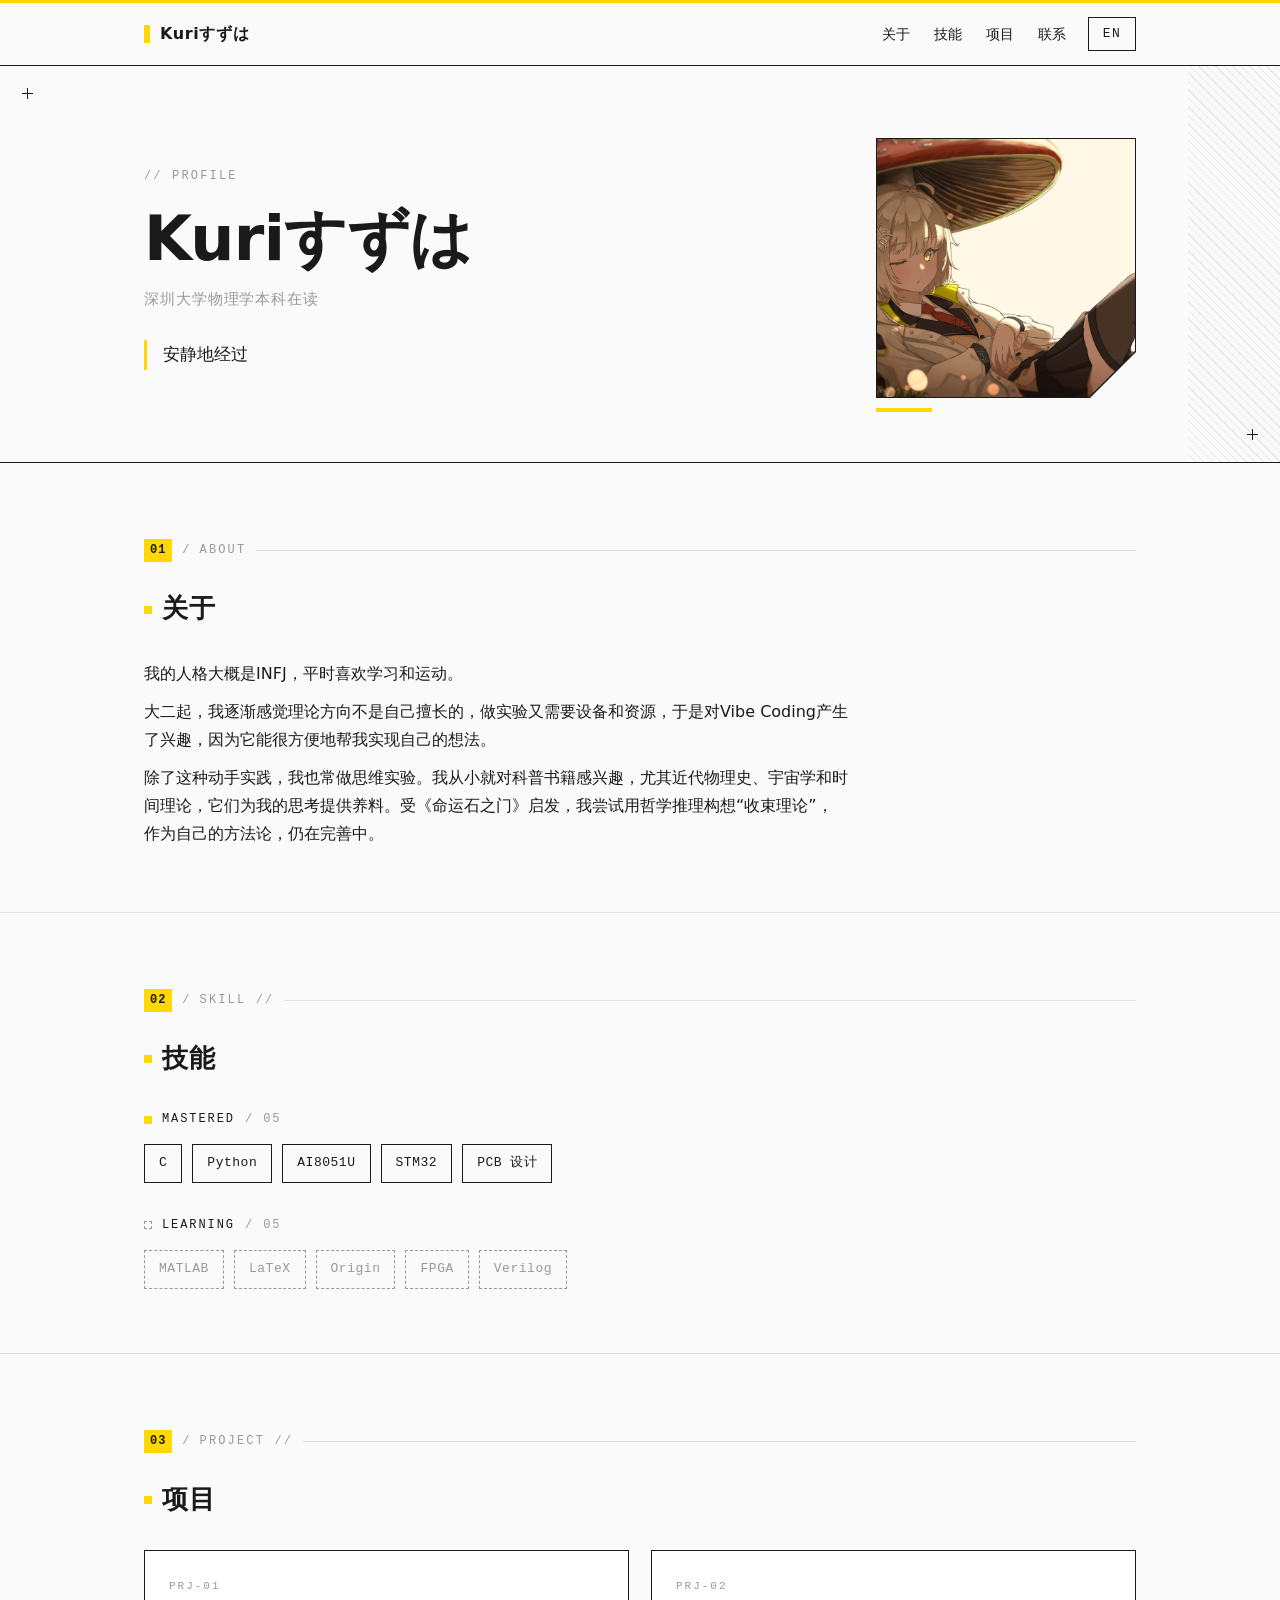
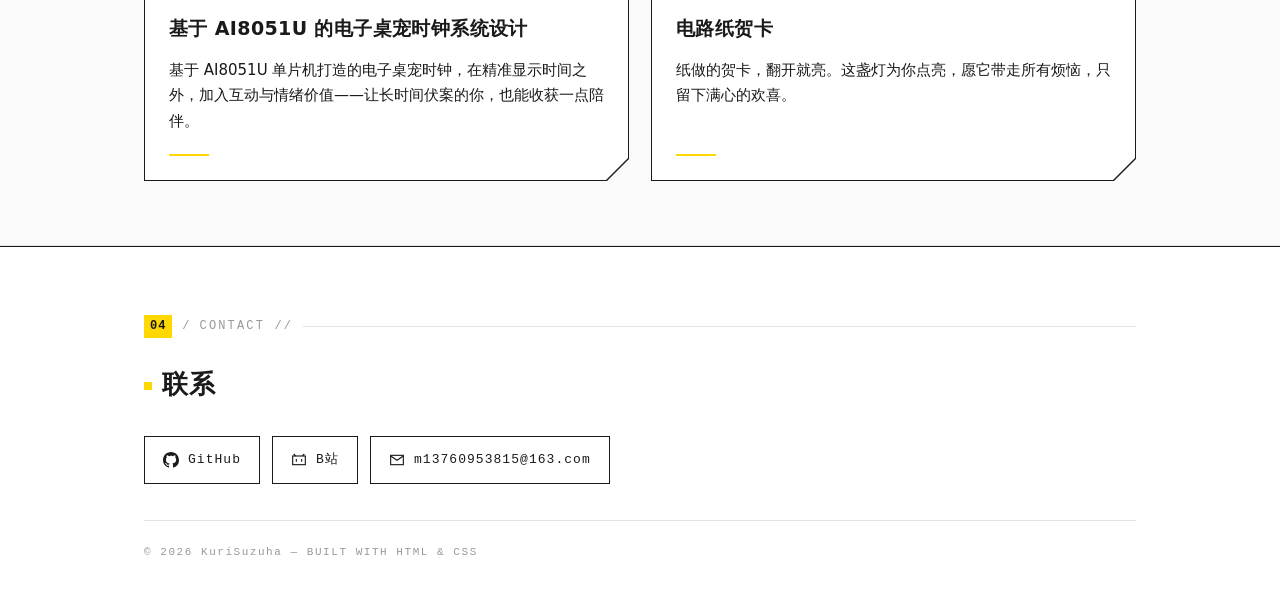
==== index.html @ 0af4d7a9 "Rewrite bio, rename to Kuriすずは, update hero and meta text" ====
<!DOCTYPE html>
<html lang="zh-CN">
<head>
<meta charset="UTF-8">
<meta name="viewport" content="width=device-width, initial-scale=1.0">
<meta property="og:type" content="website">
<meta property="og:title" content="Kuriすずは">
<meta property="og:description" content="喜欢玩电路、写代码的物理本科生，做电子桌宠和会发光的贺卡。">
<meta property="og:url" content="https://kurisuzuha.github.io/">
<meta property="og:image" content="https://kurisuzuha.github.io/assets/avatar.jpg">
<meta property="og:site_name" content="KuriSuzuha">
<meta property="og:locale" content="zh_CN">
<meta name="twitter:card" content="summary">
<meta name="description" content="深圳大学物理学本科在读 KuriSuzuha 的个人主页。喜欢玩电路、写代码，做过基于 AI8051U 的电子桌宠时钟和会发光的纸质贺卡。">
<link rel="icon" type="image/svg+xml" href="data:image/svg+xml,%3Csvg%20xmlns='http://www.w3.org/2000/svg'%20viewBox='0%200%20100%20100'%3E%3Crect%20width='100'%20height='100'%20fill='%23FFD802'/%3E%3Ctext%20x='50'%20y='68'%20font-family='monospace'%20font-size='56'%20font-weight='bold'%20text-anchor='middle'%20fill='%231A1A1A'%3EK%3C/text%3E%3C/svg%3E">
<title>Kuriすずは</title>
<link rel="alternate" hreflang="zh-CN" href="https://kurisuzuha.github.io/">
<link rel="alternate" hreflang="en" href="https://kurisuzuha.github.io/en.html">
<link rel="alternate" hreflang="x-default" href="https://kurisuzuha.github.io/">
<link rel="stylesheet" href="style.css">
</head>
<body>

<!-- ======================================================= navigation === -->
<header class="nav">
  <div class="nav-inner">
    <a class="nav-brand" href="index.html">
      <span class="brand-bar" aria-hidden="true"></span>
      <span>Kuriすずは</span>
    </a>
    <nav class="nav-links">
      <a class="nav-link" href="#about">关于</a>
      <a class="nav-link" href="#skill">技能</a>
      <a class="nav-link" href="#project">项目</a>
      <a class="nav-link" href="#contact">联系</a>
      <a class="lang-btn" href="en.html" hreflang="en">EN</a>
    </nav>
  </div>
</header>

<main>

  <!-- ========================================================== hero === -->
  <section class="hero">
    <span class="cross cross-1" aria-hidden="true"></span>
    <span class="cross cross-2" aria-hidden="true"></span>

    <div class="hero-inner">
      <div class="hero-text">
        <p class="hero-label">// PROFILE</p>
        <h1 class="hero-name">Kuriすずは</h1>
        <p class="hero-role">深圳大学物理学本科在读</p>
        <p class="hero-tagline">安静地经过</p>
      </div>

      <div class="hero-avatar">
        <div class="avatar-frame">
          <img src="assets/avatar.jpg" alt="KuriSuzuha 的头像">
        </div>
        <span class="avatar-bar" aria-hidden="true"></span>
      </div>
    </div>
  </section>

  <!-- ========================================================= about === -->
  <div class="section" id="about">
    <section class="sec-inner">
      <p class="sec-head">
        <span class="sec-num">01</span>
        <span class="sec-slash">/</span>
        <span class="sec-name">ABOUT</span>
        <span class="sec-line" aria-hidden="true"></span>
      </p>
      <h2 class="sec-title">关于</h2>

      <div class="about-body">
        <p>我的人格大概是INFJ，平时喜欢学习和运动。</p>
        <p>大二起，我逐渐感觉理论方向不是自己擅长的，做实验又需要设备和资源，于是对Vibe Coding产生了兴趣，因为它能很方便地帮我实现自己的想法。</p>
        <p>除了这种动手实践，我也常做思维实验。我从小就对科普书籍感兴趣，尤其近代物理史、宇宙学和时间理论，它们为我的思考提供养料。受《命运石之门》启发，我尝试用哲学推理构想“收束理论”，作为自己的方法论，仍在完善中。</p>
      </div>
    </section>
  </div>

  <!-- ======================================================== skills === -->
  <div class="section" id="skill">
    <section class="sec-inner">
      <p class="sec-head">
        <span class="sec-num">02</span>
        <span class="sec-slash">/</span>
        <span class="sec-name">SKILL //</span>
        <span class="sec-line" aria-hidden="true"></span>
      </p>
      <h2 class="sec-title">技能</h2>

      <div class="skill-group">
        <p class="skill-label">
          <span>MASTERED</span>
          <span class="skill-count">/ 05</span>
        </p>
        <ul class="tags tags-mastered">
          <li>C</li>
          <li>Python</li>
          <li>AI8051U</li>
          <li>STM32</li>
          <li>PCB 设计</li>
        </ul>
      </div>

      <div class="skill-group">
        <p class="skill-label is-learning">
          <span>LEARNING</span>
          <span class="skill-count">/ 05</span>
        </p>
        <ul class="tags tags-learning">
          <li>MATLAB</li>
          <li>LaTeX</li>
          <li>Origin</li>
          <li>FPGA</li>
          <li>Verilog</li>
        </ul>
      </div>
    </section>
  </div>

  <!-- ====================================================== projects === -->
  <div class="section" id="project">
    <section class="sec-inner">
      <p class="sec-head">
        <span class="sec-num">03</span>
        <span class="sec-slash">/</span>
        <span class="sec-name">PROJECT //</span>
        <span class="sec-line" aria-hidden="true"></span>
      </p>
      <h2 class="sec-title">项目</h2>

      <div class="cards">

        <article class="card-frame">
          <div class="card">
            <p class="card-idx">PRJ-01</p>
            <h3 class="card-title">基于 AI8051U 的电子桌宠时钟系统设计</h3>
            <p class="card-desc">基于 AI8051U 单片机打造的电子桌宠时钟，在精准显示时间之外，加入互动与情绪价值——让长时间伏案的你，也能收获一点陪伴。</p>
          </div>
        </article>

        <article class="card-frame">
          <div class="card">
            <p class="card-idx">PRJ-02</p>
            <h3 class="card-title">电路纸贺卡</h3>
            <p class="card-desc">纸做的贺卡，翻开就亮。这盏灯为你点亮，愿它带走所有烦恼，只留下满心的欢喜。</p>
          </div>
        </article>

      </div>
    </section>
  </div>

</main>

<!-- ======================================================== contact === -->
<footer class="footer" id="contact">
  <div class="footer-inner">
    <p class="sec-head">
      <span class="sec-num">04</span>
      <span class="sec-slash">/</span>
      <span class="sec-name">CONTACT //</span>
      <span class="sec-line" aria-hidden="true"></span>
    </p>
    <h2 class="sec-title">联系</h2>

    <ul class="contact-list">
      <li>
        <a href="https://github.com/KuriSuzuha" target="_blank" rel="noopener noreferrer">
          <svg width="16" height="16" viewBox="0 0 16 16" fill="currentColor" aria-hidden="true">
            <path d="M8 0C3.58 0 0 3.58 0 8c0 3.54 2.29 6.53 5.47 7.59.4.07.55-.17.55-.38 0-.19-.01-.82-.01-1.49-2.01.37-2.53-.49-2.69-.94-.09-.23-.48-.94-.82-1.13-.28-.15-.68-.52-.01-.53.63-.01 1.08.58 1.23.82.72 1.21 1.87.87 2.33.66.07-.52.28-.87.51-1.07-1.78-.2-3.64-.89-3.64-3.95 0-.87.31-1.59.82-2.15-.08-.2-.36-1.02.08-2.12 0 0 .67-.21 2.2.82.64-.18 1.32-.27 2-.27s1.36.09 2 .27c1.53-1.04 2.2-.82 2.2-.82.44 1.1.16 1.92.08 2.12.51.56.82 1.27.82 2.15 0 3.07-1.87 3.75-3.65 3.95.29.25.54.73.54 1.48 0 1.07-.01 1.93-.01 2.2 0 .21.15.46.55.38A8.01 8.01 0 0 0 16 8c0-4.42-3.58-8-8-8Z"/>
          </svg>
          <span>GitHub</span>
        </a>
      </li>
      <li>
        <a href="https://space.bilibili.com/501222988" target="_blank" rel="noopener noreferrer">
          <svg width="16" height="16" viewBox="0 0 24 24" fill="none" stroke="currentColor" stroke-width="1.7" aria-hidden="true">
            <path d="M7 6 4 3M17 6l3-3"/>
            <rect x="2.5" y="6" width="19" height="13"/>
            <path d="M8 10.5v4M16 10.5v4"/>
          </svg>
          <span>B站</span>
        </a>
      </li>
      <li>
        <a href="mailto:m13760953815@163.com">
          <svg width="16" height="16" viewBox="0 0 24 24" fill="none" stroke="currentColor" stroke-width="1.7" aria-hidden="true">
            <rect x="2.5" y="5" width="19" height="14"/>
            <path d="m2.5 6 9.5 6.5L21.5 6"/>
          </svg>
          <span>m13760953815@163.com</span>
        </a>
      </li>
    </ul>

    <p class="footer-note">© 2026 KuriSuzuha — BUILT WITH HTML &amp; CSS</p>
  </div>
</footer>

</body>
</html>
---- style.css ----
/* ==========================================================================
   KuriSuzuha.github.io — shared stylesheet
   Used by index.html (中文) and en.html (English). Single source of truth.

   Style language: light, minimal, sharp.
   - background #FAFAFA / #FFF, text #1A1A1A, muted #999
   - #FFD802 as a SMALL-AREA accent only (never a large fill)
   - 0 border-radius everywhere; corners cut with clip-path: polygon()
   - 1px black rules, monospace micro-labels, hairline dividers
   - no external resources of any kind (no CDN, no web fonts, no icon lib)
   ========================================================================== */

/* --------------------------------------------------------------- tokens -- */
:root {
  --bg:     #FAFAFA;
  --paper:  #FFFFFF;
  --ink:    #1A1A1A;
  --gray:   #999999;
  --line:   #E2E2E2;
  --accent: #FFD802;

  --pad:    24px;   /* horizontal gutter */
  --maxw:   1040px; /* content width cap */
  --cut:    22px;   /* diagonal cut, cards */
  --cut-av: 46px;   /* diagonal cut, avatar */
  --nav-h:  62px;

  --font-sans: "PingFang SC", "Microsoft YaHei", "Segoe UI", system-ui,
               -apple-system, "Helvetica Neue", Arial, sans-serif;
  --font-mono: Consolas, "Courier New", monospace;
}

/* ---------------------------------------------------------------- reset -- */
*,
*::before,
*::after { box-sizing: border-box; }

html {
  -webkit-text-size-adjust: 100%;
  scroll-behavior: smooth;
}

body {
  margin: 0;
  background: var(--bg);
  color: var(--ink);
  font-family: var(--font-sans);
  font-size: 16px;
  line-height: 1.75;
  -webkit-font-smoothing: antialiased;
}

img { display: block; max-width: 100%; }

a {
  color: inherit;
  text-decoration: none;
}

:focus-visible {
  outline: 2px solid var(--ink);
  outline-offset: 2px;
}

::selection {
  background: var(--accent);
  color: var(--ink);
}

/* --------------------------------------------------------- decorations --- */
/* thin crosshair — corner ornament */
.cross {
  position: absolute;
  width: 11px;
  height: 11px;
  pointer-events: none;
}
.cross::before {
  content: "";
  position: absolute;
  left: 0;
  top: 5px;
  width: 11px;
  height: 1px;
  background: var(--ink);
}
.cross::after {
  content: "";
  position: absolute;
  left: 5px;
  top: 0;
  width: 1px;
  height: 11px;
  background: var(--ink);
}

/* -------------------------------------------------------------- header --- */
.nav {
  position: sticky;
  top: 0;
  z-index: 20;
  background: var(--bg);
  border-top: 3px solid var(--accent);
  border-bottom: 1px solid var(--ink);
}
.nav-inner {
  max-width: var(--maxw);
  margin: 0 auto;
  padding: 0 var(--pad);
  height: var(--nav-h);
  display: flex;
  align-items: center;
  justify-content: space-between;
  gap: 16px;
}

.nav-brand {
  display: inline-flex;
  align-items: center;
  gap: 10px;
  padding: 5px 9px;
  margin-left: -9px;
  font-weight: 700;
  letter-spacing: 0.04em;
}
.brand-bar {
  width: 6px;
  height: 18px;
  background: var(--accent);
  flex: none;
}
.nav-brand:hover {
  background: var(--ink);
  color: #fff;
}

.nav-links {
  display: flex;
  align-items: center;
}
.nav-link {
  display: block;
  padding: 7px 12px;
  font-size: 14px;
}
.nav-link:hover {
  background: var(--ink);
  color: #fff;
}

.lang-btn {
  display: block;
  margin-left: 10px;
  padding: 7px 14px;
  border: 1px solid var(--ink);
  font-family: var(--font-mono);
  font-size: 13px;
  letter-spacing: 0.1em;
  line-height: 1.4;
}
.lang-btn:hover {
  background: var(--accent);
  color: var(--ink);
}

/* ----------------------------------------------------------------- hero -- */
.hero {
  position: relative;
  overflow: hidden;
  border-bottom: 1px solid var(--ink);
}
/* diagonal hatch texture, right edge only */
.hero::after {
  content: "";
  position: absolute;
  top: 0;
  right: 0;
  width: 92px;
  height: 100%;
  pointer-events: none;
  background-image: repeating-linear-gradient(
    45deg,
    transparent 0 5px,
    rgba(26, 26, 26, 0.08) 5px 6px
  );
}
.cross-1 { top: 22px; left: 22px; }
.cross-2 { bottom: 22px; right: 22px; }

.hero-inner {
  position: relative;
  z-index: 1;
  max-width: var(--maxw);
  margin: 0 auto;
  padding: 72px var(--pad) 64px;
  display: grid;
  grid-template-columns: minmax(0, 1fr) 260px;
  gap: 56px;
  align-items: center;
}

/* min-width:0 keeps long unbreakable strings from blowing out the grid track */
.hero-text { min-width: 0; }

.hero-label {
  margin: 0 0 18px;
  font-size: 12px;
  letter-spacing: 0.18em;
  color: var(--gray);
  font-family: var(--font-mono);
}

.hero-name {
  margin: 0;
  font-size: clamp(34px, 6.5vw, 62px);
  font-weight: 800;
  line-height: 1.1;
  letter-spacing: -0.01em;
}

.hero-role {
  margin: 14px 0 0;
  font-family: var(--font-mono);
  font-size: 15px;
  letter-spacing: 0.06em;
  color: var(--gray);
}

.hero-tagline {
  margin: 26px 0 0;
  max-width: 30em;
  padding-left: 16px;
  border-left: 3px solid var(--accent);
  font-size: 17px;
}

/* avatar: square with one cut corner — never a circle */
.hero-avatar {
  position: relative;
  justify-self: end;
  width: 100%;
  max-width: 260px;
}
.avatar-frame {
  padding: 1px;
  background: var(--ink);
  aspect-ratio: 1 / 1;
  clip-path: polygon(
    0 0,
    100% 0,
    100% calc(100% - var(--cut-av)),
    calc(100% - var(--cut-av)) 100%,
    0 100%
  );
}
.avatar-frame img {
  width: 100%;
  height: 100%;
  object-fit: cover;
  background: #EFEFEF;
  clip-path: polygon(
    0 0,
    100% 0,
    100% calc(100% - var(--cut-av)),
    calc(100% - var(--cut-av)) 100%,
    0 100%
  );
}
.avatar-bar {
  position: absolute;
  left: 0;
  bottom: -14px;
  width: 56px;
  height: 4px;
  background: var(--accent);
}

/* ------------------------------------------------------------- sections -- */
.section {
  border-bottom: 1px solid var(--line);
  scroll-margin-top: calc(var(--nav-h) + 12px);
}
.sec-inner {
  max-width: var(--maxw);
  margin: 0 auto;
  padding: 64px var(--pad);
}

/* numbered micro-label: "01 / ABOUT" */
.sec-head {
  display: flex;
  align-items: center;
  gap: 10px;
  margin-bottom: 24px;
  font-size: 12px;
  font-family: var(--font-mono);
}
.sec-num {
  padding: 1px 6px;
  background: var(--accent);
  color: var(--ink);
  font-weight: 700;
  letter-spacing: 0.08em;
}
.sec-slash { color: var(--gray); }
.sec-name {
  color: var(--gray);
  letter-spacing: 0.18em;
  white-space: nowrap;
}
.sec-line {
  flex: 1;
  min-width: 0;
  height: 1px;
  background: var(--line);
}

.sec-title {
  margin: 0 0 28px;
  font-size: 26px;
  font-weight: 700;
  letter-spacing: 0.02em;
}
.sec-title::before {
  content: "";
  display: inline-block;
  width: 8px;
  height: 8px;
  margin-right: 10px;
  background: var(--accent);
  vertical-align: middle;
}

/* ---------------------------------------------------------------- about -- */
.about-body p {
  margin: 0 0 10px;
  max-width: 44em;
}
.about-body p:last-child { margin-bottom: 0; }

/* --------------------------------------------------------------- skills -- */
.skill-group { margin-bottom: 32px; }
.skill-group:last-child { margin-bottom: 0; }

.skill-label {
  display: flex;
  align-items: center;
  gap: 10px;
  margin: 0 0 14px;
  font-family: var(--font-mono);
  font-size: 12px;
  letter-spacing: 0.16em;
}
.skill-label::before {
  content: "";
  width: 8px;
  height: 8px;
  flex: none;
  background: var(--accent);
}
/* learning group reads as "not filled in yet" */
.skill-label.is-learning::before {
  background: transparent;
  border: 1px dashed var(--gray);
}
.skill-count { color: var(--gray); }

.tags {
  display: flex;
  flex-wrap: wrap;
  gap: 10px;
  margin: 0;
  padding: 0;
  list-style: none;
}
.tags li {
  padding: 7px 14px;
  font-family: var(--font-mono);
  font-size: 13px;
  letter-spacing: 0.04em;
  white-space: nowrap;
}
/* mastered: solid rule */
.tags-mastered li { border: 1px solid var(--ink); }
.tags-mastered li:hover {
  background: var(--ink);
  color: #fff;
}
/* learning: dashed rule */
.tags-learning li {
  border: 1px dashed var(--gray);
  color: var(--gray);
}
.tags-learning li:hover {
  border-color: var(--ink);
  color: var(--ink);
}

/* ------------------------------------------------------------- projects -- */
.cards {
  display: grid;
  grid-template-columns: repeat(2, minmax(0, 1fr));
  gap: 22px;
}
/* 1px "border" follows the clipped outline: dark frame + inset panel */
.card-frame {
  padding: 1px;
  background: var(--ink);
  clip-path: polygon(
    0 0,
    100% 0,
    100% calc(100% - var(--cut)),
    calc(100% - var(--cut)) 100%,
    0 100%
  );
  transition: background 0.12s linear;
}
.card-frame:hover { background: var(--accent); }

.card {
  height: 100%;
  min-height: 208px;
  display: flex;
  flex-direction: column;
  padding: 26px 24px 24px;
  background: var(--paper);
  clip-path: polygon(
    0 0,
    100% 0,
    100% calc(100% - var(--cut)),
    calc(100% - var(--cut)) 100%,
    0 100%
  );
  transition: background 0.12s linear, color 0.12s linear;
}
.card-frame:hover .card {
  background: var(--ink);
  color: #fff;
}

.card-idx {
  margin: 0 0 16px;
  font-family: var(--font-mono);
  font-size: 11px;
  letter-spacing: 0.18em;
  color: var(--gray);
}
.card-title {
  margin: 0 0 12px;
  font-size: 19px;
  font-weight: 700;
  letter-spacing: 0.02em;
}
.card-desc {
  margin: 0 0 20px;
  font-size: 15px;
  line-height: 1.7;
}
.card-frame:hover .card-desc { color: #CFCFCF; }

/* thin accent rule closing off the card body — stands in for the removed detail link */
.card::after {
  content: "";
  align-self: flex-start;
  width: 40px;
  height: 2px;
  margin-top: auto;   /* anchors to the card's bottom edge when the grid stretches it */
  background: var(--accent);
}

/* -------------------------------------------------------------- contact -- */
.footer {
  background: var(--paper);
  border-top: 1px solid var(--ink);
}
.footer-inner {
  max-width: var(--maxw);
  margin: 0 auto;
  padding: 56px var(--pad) 40px;
}
.contact-list {
  display: flex;
  flex-wrap: wrap;
  gap: 12px;
  margin: 0 0 36px;
  padding: 0;
  list-style: none;
}
.contact-list a {
  position: relative;
  overflow: hidden;
  display: inline-flex;
  align-items: center;
  gap: 9px;
  padding: 12px 18px;
  border: 1px solid var(--ink);
  font-family: var(--font-mono);
  font-size: 13px;
  letter-spacing: 0.08em;
}
/* yellow block slides in from the left on hover */
.contact-list a::before {
  content: "";
  position: absolute;
  inset: 0;
  background: var(--accent);
  transform: translateX(-101%);
  transition: transform 0.16s ease-out;
}
.contact-list a:hover::before { transform: translateX(0); }
.contact-list a > * {
  position: relative;
  z-index: 1;
}
.contact-list svg { flex: none; }

.footer-note {
  margin: 0;
  padding-top: 22px;
  border-top: 1px solid var(--line);
  font-family: var(--font-mono);
  font-size: 11px;
  letter-spacing: 0.14em;
  color: var(--gray);
}

/* ----------------------------------------------------------- responsive -- */
@media (max-width: 720px) {
  :root { --pad: 20px; }

  .hero-inner {
    grid-template-columns: minmax(0, 1fr);
    gap: 40px;
    padding: 48px var(--pad) 44px;
  }
  .hero::after { display: none; }        /* hatch would sit over the text */
  .hero-avatar {
    justify-self: start;
    max-width: 190px;
  }
  .hero-tagline { font-size: 16px; }

  .sec-inner { padding: 48px var(--pad); }
  .sec-title { font-size: 22px; }
  /* anchors collapse, language switch stays */
  .nav-link { display: none; }

  .cards { grid-template-columns: minmax(0, 1fr); }
  .card { min-height: 0; }

  .footer-inner { padding: 44px var(--pad) 32px; }
  .contact-list { gap: 10px; margin-bottom: 30px; }
  .contact-list a {
    gap: 7px;
    padding: 10px 13px;
    font-size: 12px;
    letter-spacing: 0.06em;
  }
}

@media (max-width: 380px) {
  .hero-name { font-size: 31px; }
  .tags li { padding: 6px 11px; font-size: 12px; }
  .contact-list a { padding: 9px 11px; font-size: 11px; }
}
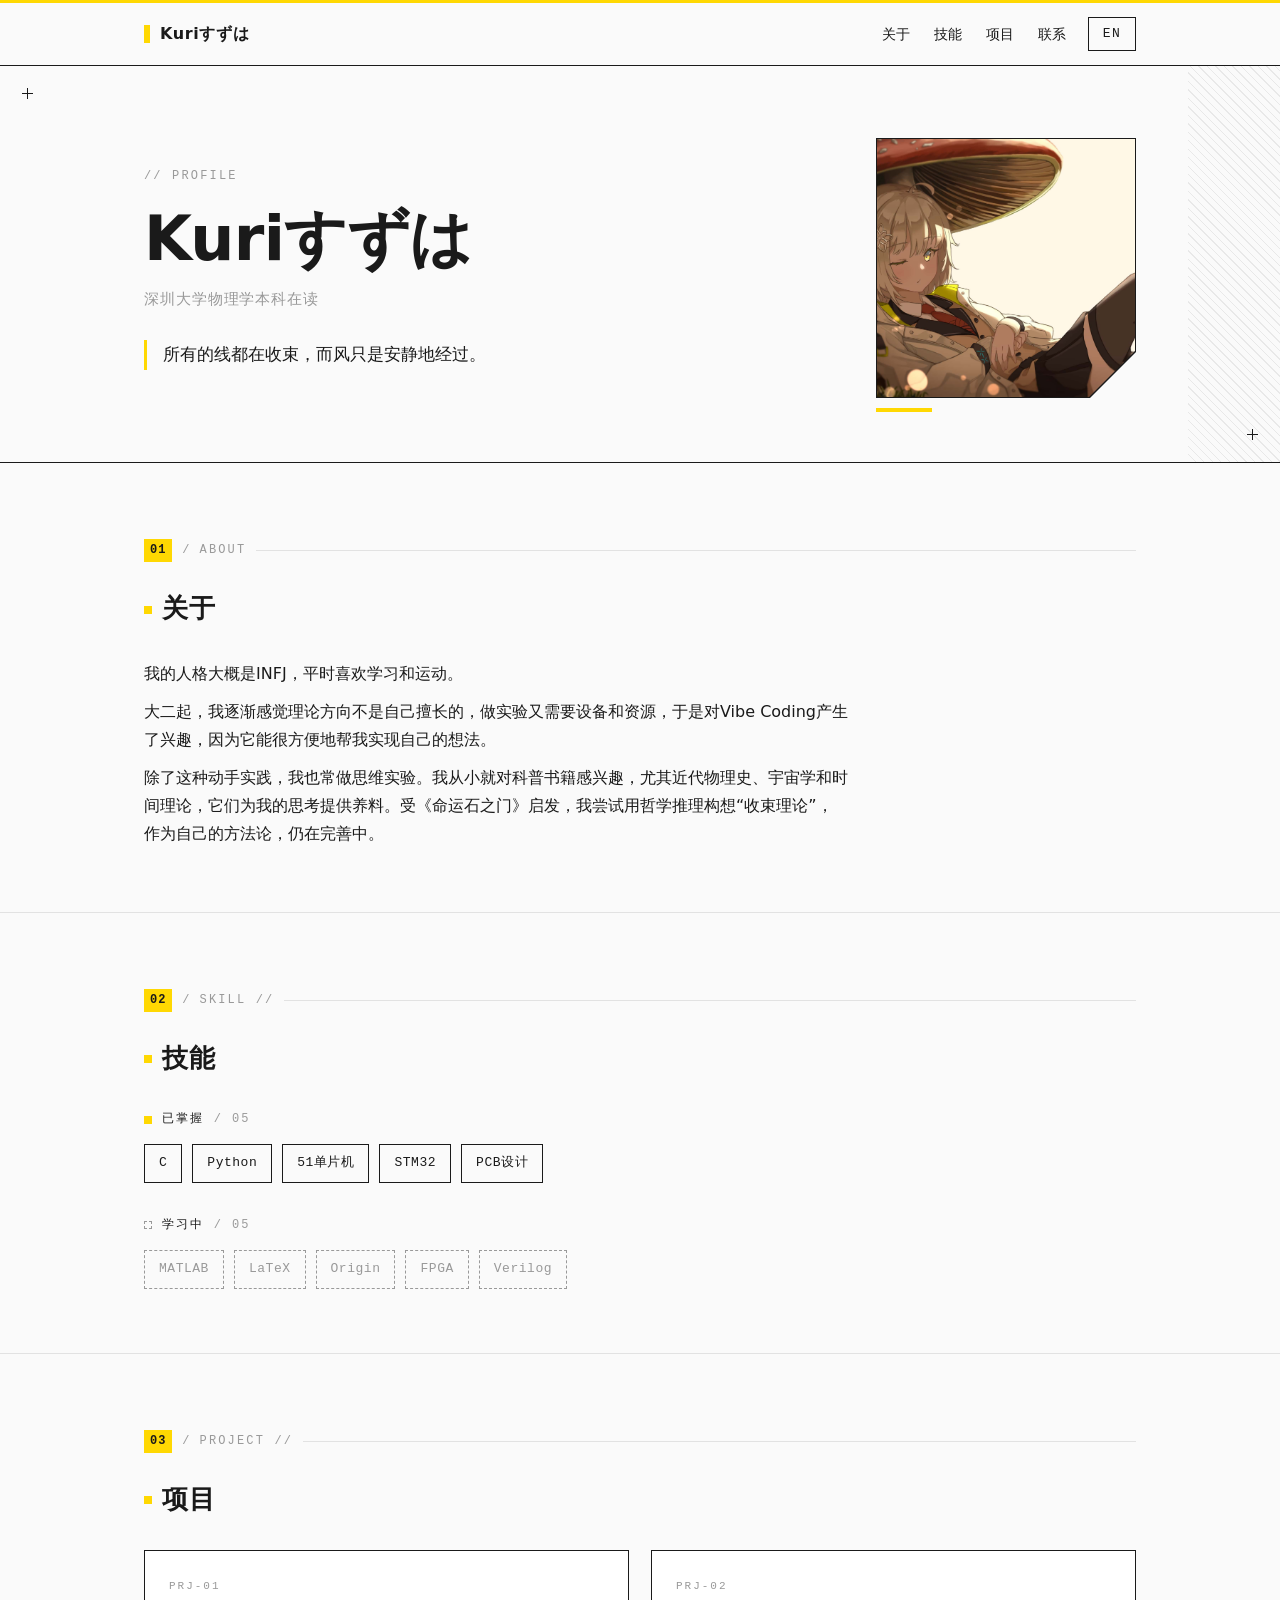
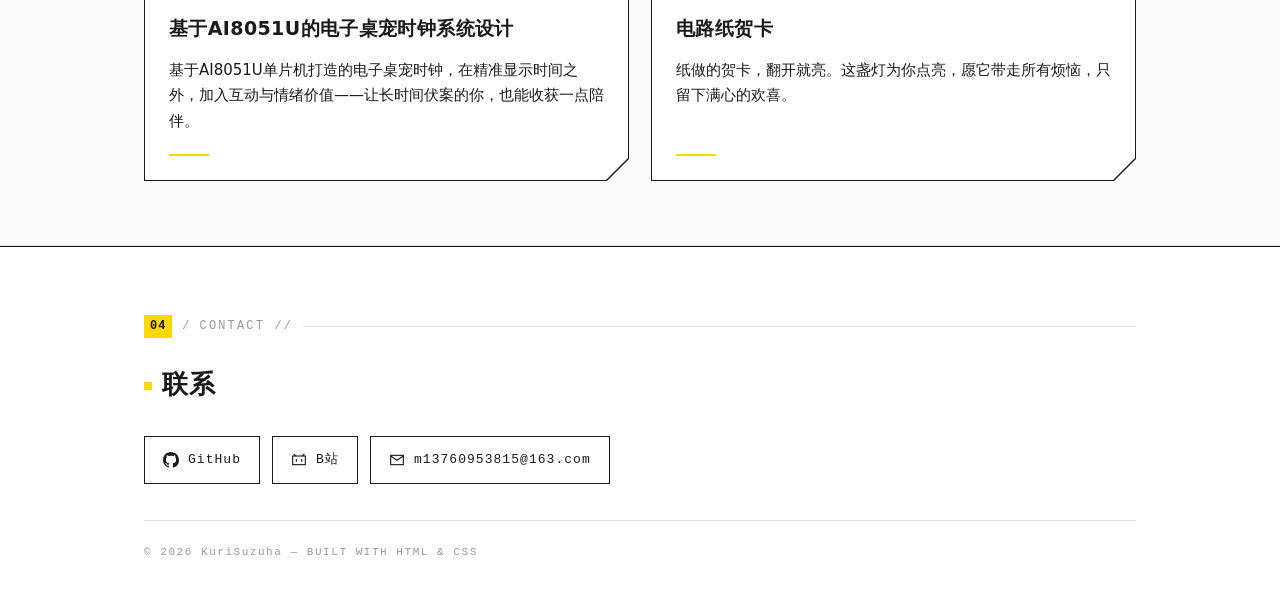
==== commit 46f06dc6: "Localize skill labels, revert tagline, tighten CN/EN spacing, split font stacks" ====
--- a/index.html
+++ b/index.html
@@ -5,13 +5,13 @@
 <meta name="viewport" content="width=device-width, initial-scale=1.0">
 <meta property="og:type" content="website">
 <meta property="og:title" content="Kuriすずは">
-<meta property="og:description" content="喜欢玩电路、写代码的物理本科生，做电子桌宠和会发光的贺卡。">
+<meta property="og:description" content="深大物理本科生，喜欢Vibe Coding。">
 <meta property="og:url" content="https://kurisuzuha.github.io/">
 <meta property="og:image" content="https://kurisuzuha.github.io/assets/avatar.jpg">
 <meta property="og:site_name" content="KuriSuzuha">
 <meta property="og:locale" content="zh_CN">
 <meta name="twitter:card" content="summary">
-<meta name="description" content="深圳大学物理学本科在读 KuriSuzuha 的个人主页。喜欢玩电路、写代码，做过基于 AI8051U 的电子桌宠时钟和会发光的纸质贺卡。">
+<meta name="description" content="深大物理本科生，喜欢Vibe Coding。">
 <link rel="icon" type="image/svg+xml" href="data:image/svg+xml,%3Csvg%20xmlns='http://www.w3.org/2000/svg'%20viewBox='0%200%20100%20100'%3E%3Crect%20width='100'%20height='100'%20fill='%23FFD802'/%3E%3Ctext%20x='50'%20y='68'%20font-family='monospace'%20font-size='56'%20font-weight='bold'%20text-anchor='middle'%20fill='%231A1A1A'%3EK%3C/text%3E%3C/svg%3E">
 <title>Kuriすずは</title>
 <link rel="alternate" hreflang="zh-CN" href="https://kurisuzuha.github.io/">
@@ -50,7 +50,7 @@
         <p class="hero-label">// PROFILE</p>
         <h1 class="hero-name">Kuriすずは</h1>
         <p class="hero-role">深圳大学物理学本科在读</p>
-        <p class="hero-tagline">安静地经过</p>
+        <p class="hero-tagline">所有的线都在收束，而风只是安静地经过。</p>
       </div>
 
       <div class="hero-avatar">
@@ -94,21 +94,21 @@
 
       <div class="skill-group">
         <p class="skill-label">
-          <span>MASTERED</span>
+          <span>已掌握</span>
           <span class="skill-count">/ 05</span>
         </p>
         <ul class="tags tags-mastered">
           <li>C</li>
           <li>Python</li>
-          <li>AI8051U</li>
+          <li>51单片机</li>
           <li>STM32</li>
-          <li>PCB 设计</li>
+          <li>PCB设计</li>
         </ul>
       </div>
 
       <div class="skill-group">
         <p class="skill-label is-learning">
-          <span>LEARNING</span>
+          <span>学习中</span>
           <span class="skill-count">/ 05</span>
         </p>
         <ul class="tags tags-learning">
@@ -138,8 +138,8 @@
         <article class="card-frame">
           <div class="card">
             <p class="card-idx">PRJ-01</p>
-            <h3 class="card-title">基于 AI8051U 的电子桌宠时钟系统设计</h3>
-            <p class="card-desc">基于 AI8051U 单片机打造的电子桌宠时钟，在精准显示时间之外，加入互动与情绪价值——让长时间伏案的你，也能收获一点陪伴。</p>
+            <h3 class="card-title">基于AI8051U的电子桌宠时钟系统设计</h3>
+            <p class="card-desc">基于AI8051U单片机打造的电子桌宠时钟，在精准显示时间之外，加入互动与情绪价值——让长时间伏案的你，也能收获一点陪伴。</p>
           </div>
         </article>
 
--- a/style.css
+++ b/style.css
@@ -27,7 +27,12 @@
 
   --font-sans: "PingFang SC", "Microsoft YaHei", "Segoe UI", system-ui,
                -apple-system, "Helvetica Neue", Arial, sans-serif;
-  --font-mono: Consolas, "Courier New", monospace;
+  --font-mono: Consolas, "Courier New", "PingFang SC", "Microsoft YaHei", monospace;
+}
+
+html[lang="en"] {
+  --font-sans: "Segoe UI", system-ui, -apple-system, "Helvetica Neue", Arial,
+               "PingFang SC", "Microsoft YaHei", sans-serif;
 }
 
 /* ---------------------------------------------------------------- reset -- */
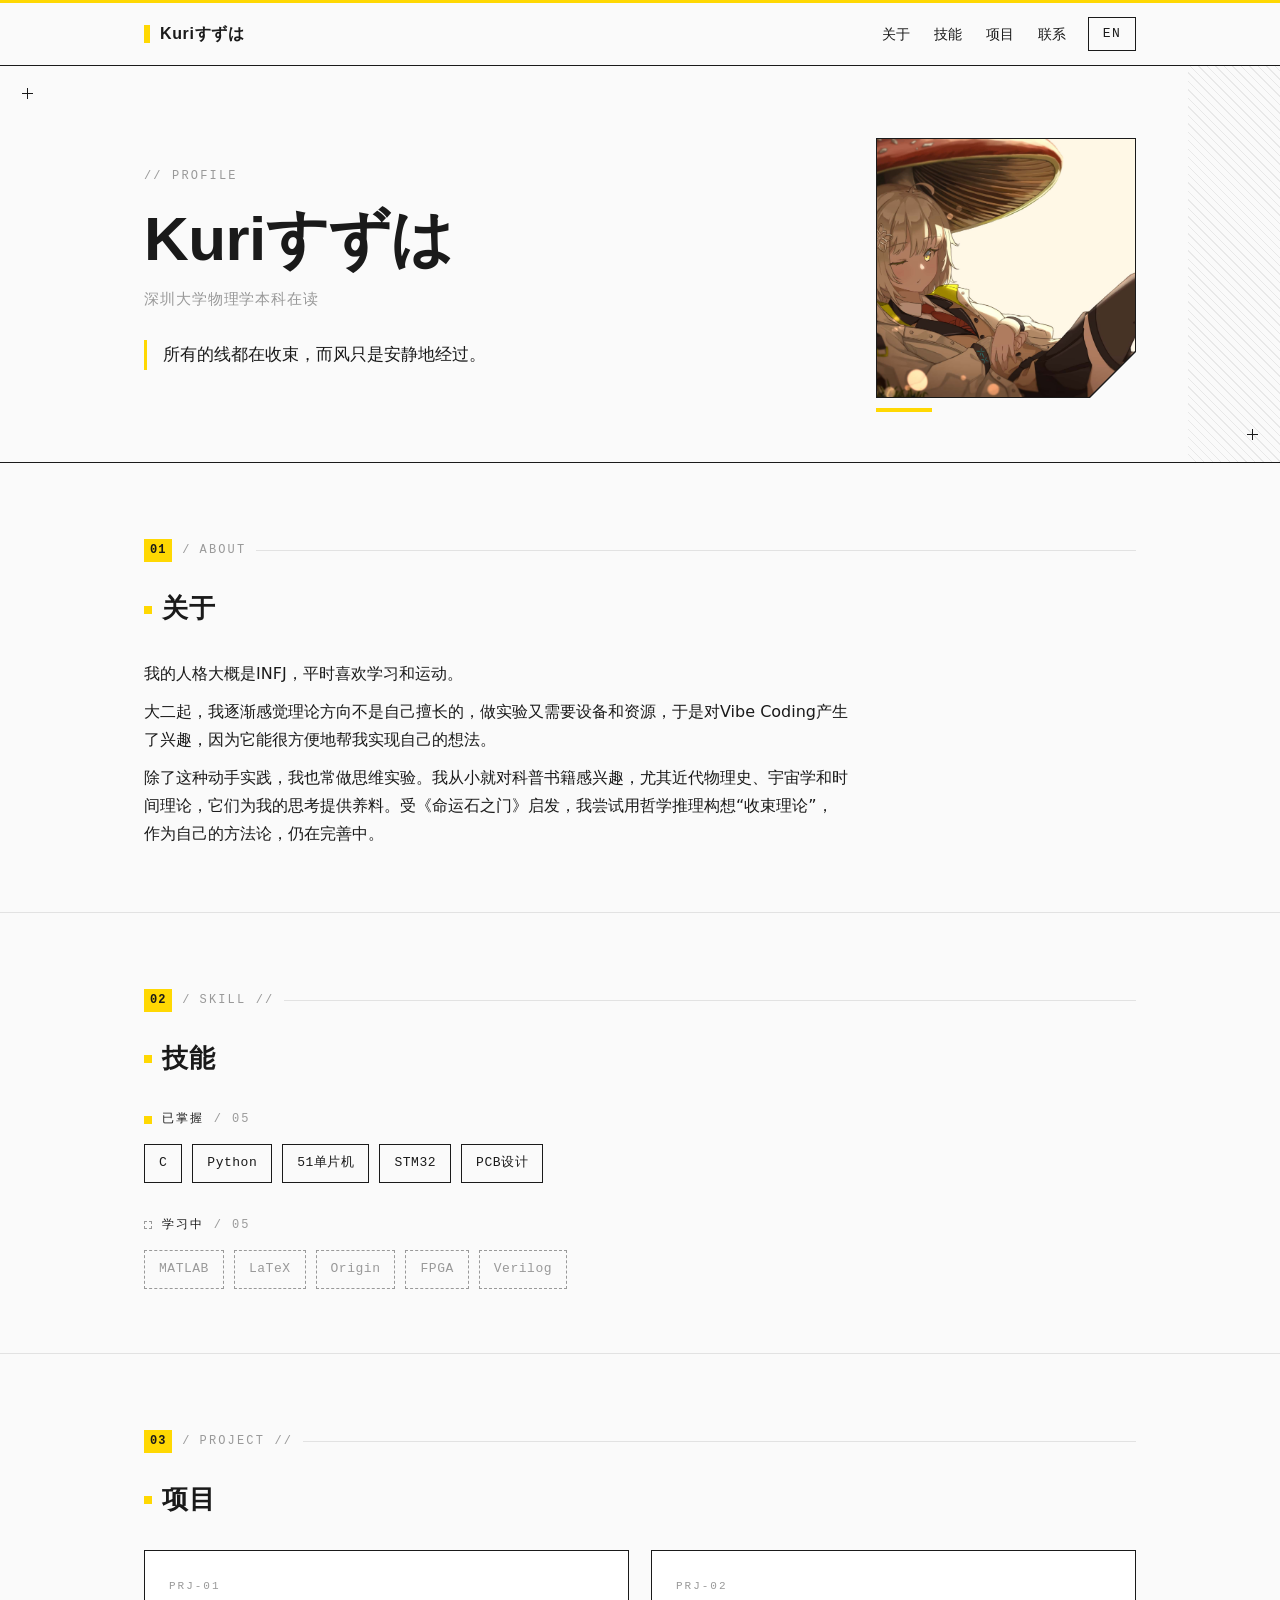
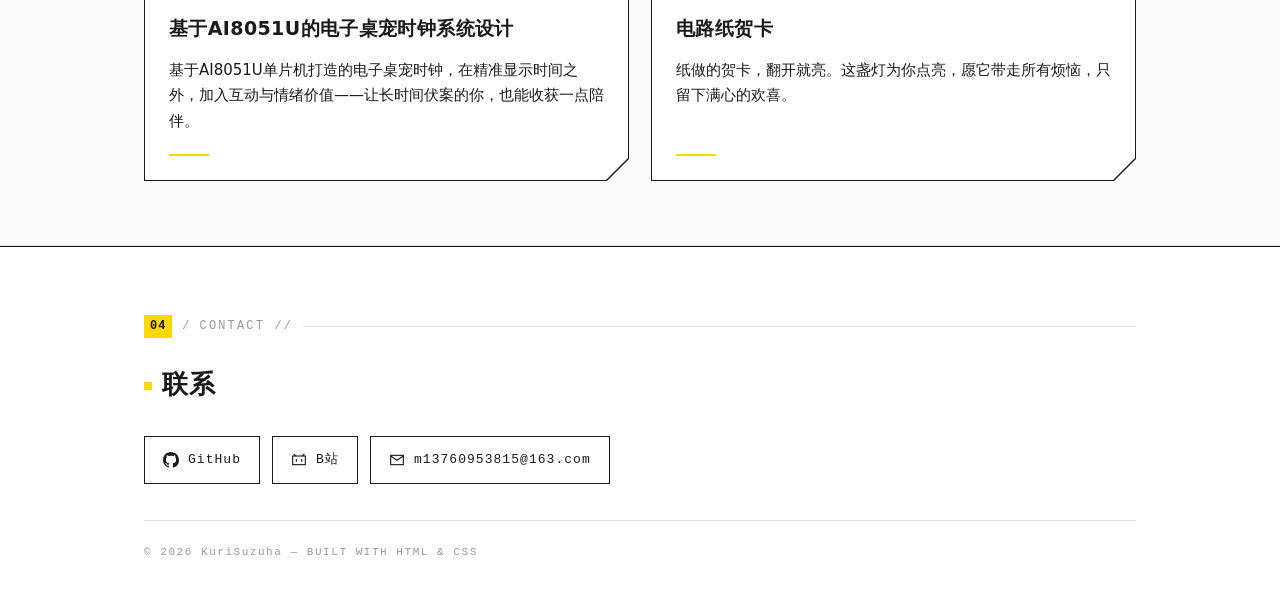
==== commit 04c36636: "Unify wordmark across languages, fix avatar alt and og:site_name, add tagline period" ====
--- a/index.html
+++ b/index.html
@@ -8,7 +8,7 @@
 <meta property="og:description" content="深大物理本科生，喜欢Vibe Coding。">
 <meta property="og:url" content="https://kurisuzuha.github.io/">
 <meta property="og:image" content="https://kurisuzuha.github.io/assets/avatar.jpg">
-<meta property="og:site_name" content="KuriSuzuha">
+<meta property="og:site_name" content="Kuriすずは">
 <meta property="og:locale" content="zh_CN">
 <meta name="twitter:card" content="summary">
 <meta name="description" content="深大物理本科生，喜欢Vibe Coding。">
@@ -55,7 +55,7 @@
 
       <div class="hero-avatar">
         <div class="avatar-frame">
-          <img src="assets/avatar.jpg" alt="KuriSuzuha 的头像">
+          <img src="assets/avatar.jpg" alt="Kuriすずは的头像">
         </div>
         <span class="avatar-bar" aria-hidden="true"></span>
       </div>
--- a/style.css
+++ b/style.css
@@ -33,6 +33,13 @@
 html[lang="en"] {
   --font-sans: "Segoe UI", system-ui, -apple-system, "Helvetica Neue", Arial,
                "PingFang SC", "Microsoft YaHei", sans-serif;
+}
+
+/* site wordmark: the name is a logo — always rendered with the CJK stack,
+   so both language pages draw it identically */
+.nav-brand,
+.hero-name {
+  font-family: "PingFang SC", "Microsoft YaHei", sans-serif;
 }
 
 /* ---------------------------------------------------------------- reset -- */
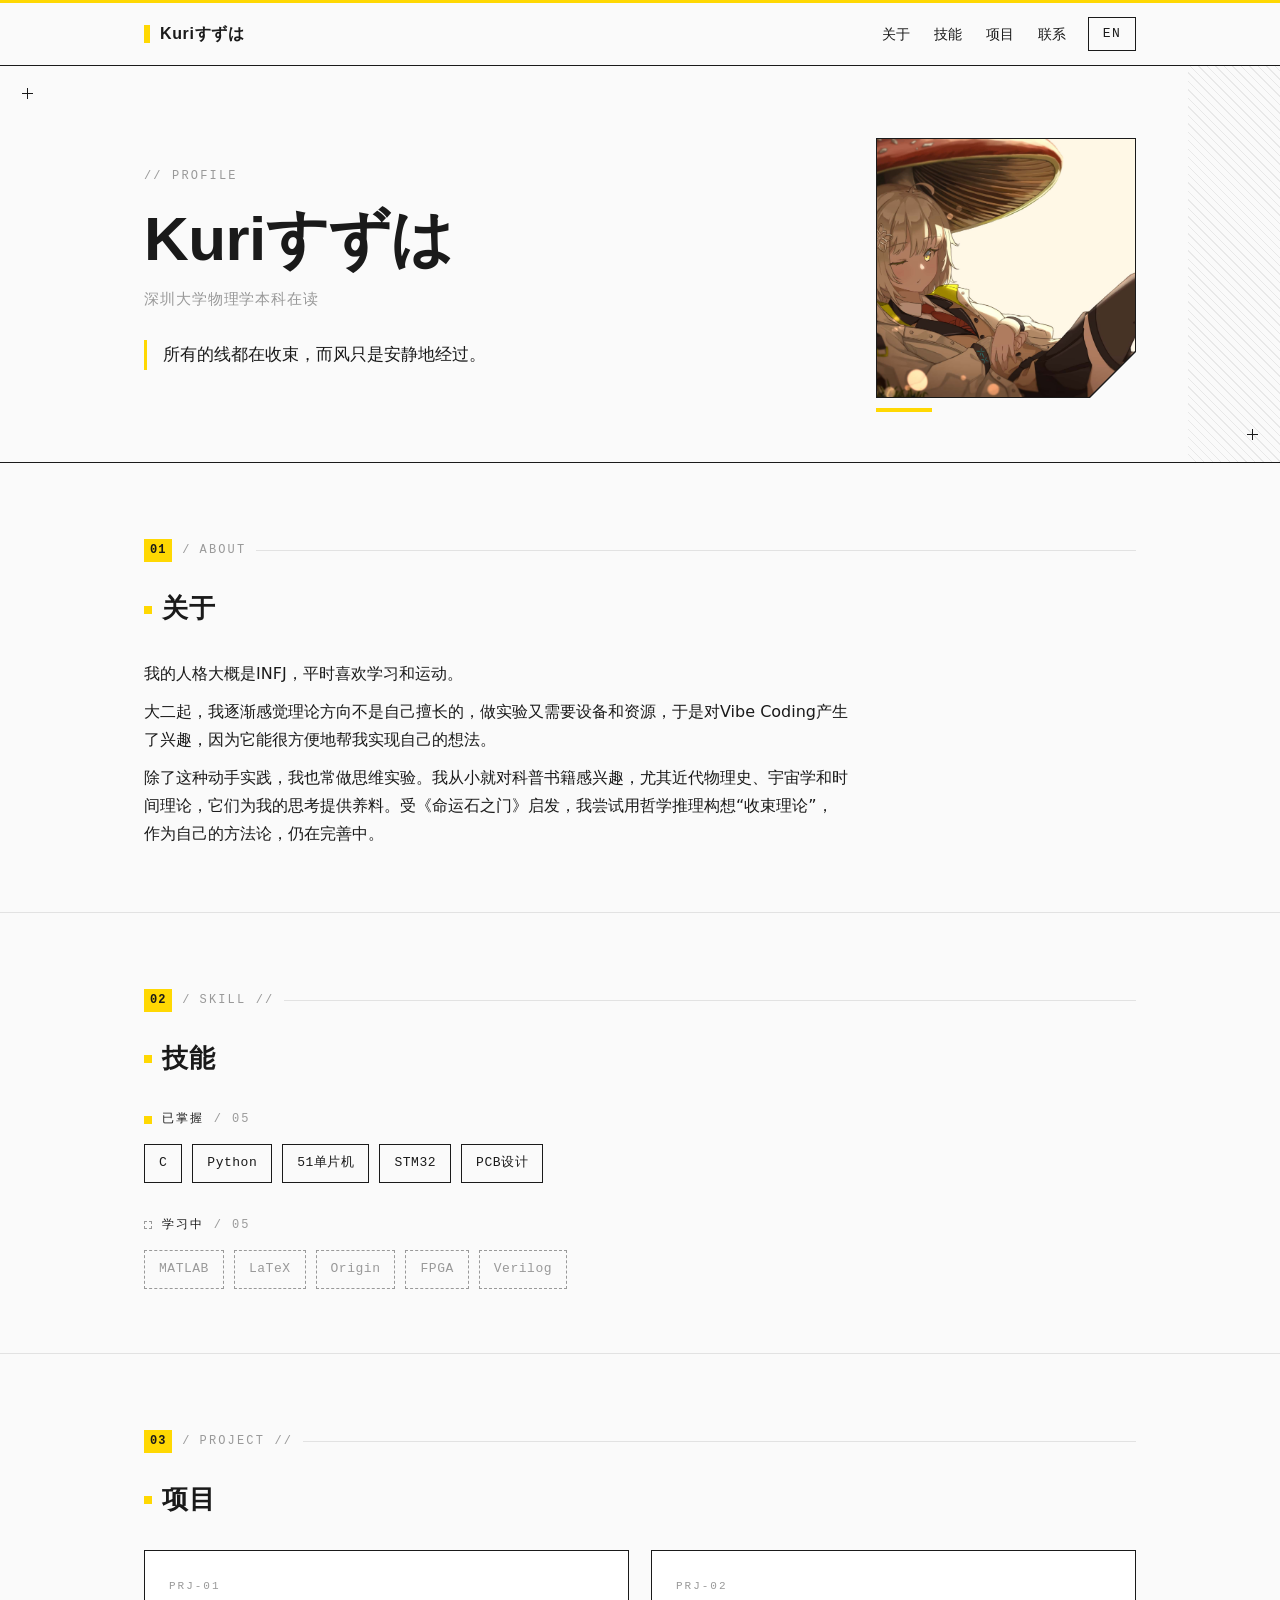
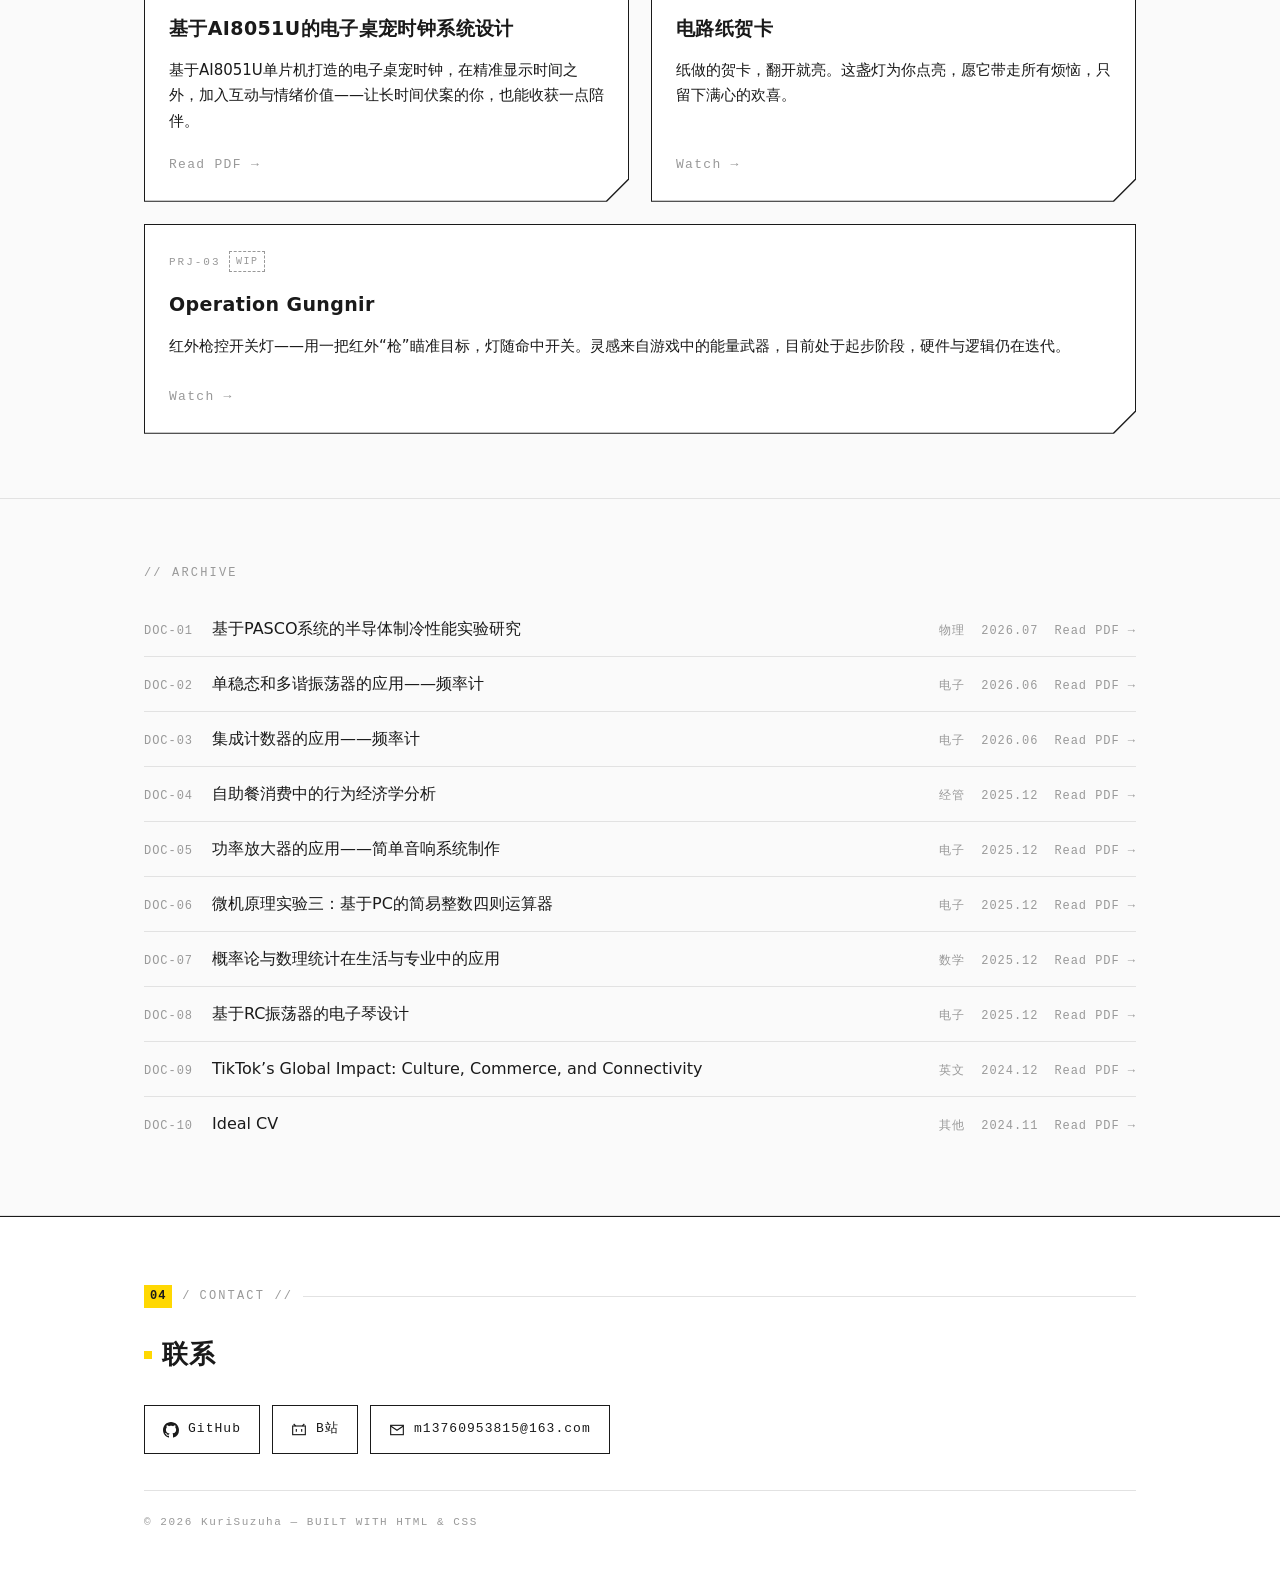
==== commit 39762be8: "Add projects archive: card links, Operation Gungnir (WIP), bilingual DOC list" ====
--- a/index.html
+++ b/index.html
@@ -140,6 +140,7 @@
             <p class="card-idx">PRJ-01</p>
             <h3 class="card-title">基于AI8051U的电子桌宠时钟系统设计</h3>
             <p class="card-desc">基于AI8051U单片机打造的电子桌宠时钟，在精准显示时间之外，加入互动与情绪价值——让长时间伏案的你，也能收获一点陪伴。</p>
+            <a class="card-link" href="pdf/desktop-pet-clock.pdf" target="_blank" rel="noopener">Read PDF <span class="arrow">&rarr;</span></a>
           </div>
         </article>
 
@@ -148,10 +149,120 @@
             <p class="card-idx">PRJ-02</p>
             <h3 class="card-title">电路纸贺卡</h3>
             <p class="card-desc">纸做的贺卡，翻开就亮。这盏灯为你点亮，愿它带走所有烦恼，只留下满心的欢喜。</p>
+            <a class="card-link" href="https://www.bilibili.com/video/BV1mwgp6iEyU/" target="_blank" rel="noopener">Watch <span class="arrow">&rarr;</span></a>
           </div>
         </article>
 
-      </div>
+        <article class="card-frame card-wide">
+          <div class="card">
+            <p class="card-idx">PRJ-03 <span class="wip-badge">WIP</span></p>
+            <h3 class="card-title">Operation Gungnir</h3>
+            <p class="card-desc">红外枪控开关灯——用一把红外“枪”瞄准目标，灯随命中开关。灵感来自游戏中的能量武器，目前处于起步阶段，硬件与逻辑仍在迭代。</p>
+            <a class="card-link" href="https://www.bilibili.com/video/BV1PX826EEAM/" target="_blank" rel="noopener">Watch <span class="arrow">&rarr;</span></a>
+          </div>
+        </article>
+
+      </div>
+    </section>
+  </div>
+
+  <!-- ======================================================= archive === -->
+  <div class="section" id="archive">
+    <section class="sec-inner">
+      <p class="hero-label">// ARCHIVE</p>
+
+      <ul class="archive">
+        <li>
+          <a class="archive-row" href="pdf/peltier-cooling-pasco.pdf" target="_blank" rel="noopener">
+            <span class="doc-id">DOC-01</span>
+            <span class="doc-title">基于PASCO系统的半导体制冷性能实验研究</span>
+            <span class="doc-cat">物理</span>
+            <span class="doc-date">2026.07</span>
+            <span class="archive-link">Read PDF <span class="arrow">&rarr;</span></span>
+          </a>
+        </li>
+        <li>
+          <a class="archive-row" href="pdf/multivibrator-frequency-meter.pdf" target="_blank" rel="noopener">
+            <span class="doc-id">DOC-02</span>
+            <span class="doc-title">单稳态和多谐振荡器的应用——频率计</span>
+            <span class="doc-cat">电子</span>
+            <span class="doc-date">2026.06</span>
+            <span class="archive-link">Read PDF <span class="arrow">&rarr;</span></span>
+          </a>
+        </li>
+        <li>
+          <a class="archive-row" href="pdf/counter-frequency-meter.pdf" target="_blank" rel="noopener">
+            <span class="doc-id">DOC-03</span>
+            <span class="doc-title">集成计数器的应用——频率计</span>
+            <span class="doc-cat">电子</span>
+            <span class="doc-date">2026.06</span>
+            <span class="archive-link">Read PDF <span class="arrow">&rarr;</span></span>
+          </a>
+        </li>
+        <li>
+          <a class="archive-row" href="pdf/buffet-behavioral-econ.pdf" target="_blank" rel="noopener">
+            <span class="doc-id">DOC-04</span>
+            <span class="doc-title">自助餐消费中的行为经济学分析</span>
+            <span class="doc-cat">经管</span>
+            <span class="doc-date">2025.12</span>
+            <span class="archive-link">Read PDF <span class="arrow">&rarr;</span></span>
+          </a>
+        </li>
+        <li>
+          <a class="archive-row" href="pdf/audio-power-amp.pdf" target="_blank" rel="noopener">
+            <span class="doc-id">DOC-05</span>
+            <span class="doc-title">功率放大器的应用——简单音响系统制作</span>
+            <span class="doc-cat">电子</span>
+            <span class="doc-date">2025.12</span>
+            <span class="archive-link">Read PDF <span class="arrow">&rarr;</span></span>
+          </a>
+        </li>
+        <li>
+          <a class="archive-row" href="pdf/integer-calculator.pdf" target="_blank" rel="noopener">
+            <span class="doc-id">DOC-06</span>
+            <span class="doc-title">微机原理实验三：基于PC的简易整数四则运算器</span>
+            <span class="doc-cat">电子</span>
+            <span class="doc-date">2025.12</span>
+            <span class="archive-link">Read PDF <span class="arrow">&rarr;</span></span>
+          </a>
+        </li>
+        <li>
+          <a class="archive-row" href="pdf/prob-stat-applications.pdf" target="_blank" rel="noopener">
+            <span class="doc-id">DOC-07</span>
+            <span class="doc-title">概率论与数理统计在生活与专业中的应用</span>
+            <span class="doc-cat">数学</span>
+            <span class="doc-date">2025.12</span>
+            <span class="archive-link">Read PDF <span class="arrow">&rarr;</span></span>
+          </a>
+        </li>
+        <li>
+          <a class="archive-row" href="pdf/rc-oscillator-piano.pdf" target="_blank" rel="noopener">
+            <span class="doc-id">DOC-08</span>
+            <span class="doc-title">基于RC振荡器的电子琴设计</span>
+            <span class="doc-cat">电子</span>
+            <span class="doc-date">2025.12</span>
+            <span class="archive-link">Read PDF <span class="arrow">&rarr;</span></span>
+          </a>
+        </li>
+        <li>
+          <a class="archive-row" href="pdf/tiktok-global-impact.pdf" target="_blank" rel="noopener">
+            <span class="doc-id">DOC-09</span>
+            <span class="doc-title">TikTok’s Global Impact: Culture, Commerce, and Connectivity</span>
+            <span class="doc-cat">英文</span>
+            <span class="doc-date">2024.12</span>
+            <span class="archive-link">Read PDF <span class="arrow">&rarr;</span></span>
+          </a>
+        </li>
+        <li>
+          <a class="archive-row" href="pdf/ideal-cv.pdf" target="_blank" rel="noopener">
+            <span class="doc-id">DOC-10</span>
+            <span class="doc-title">Ideal CV</span>
+            <span class="doc-cat">其他</span>
+            <span class="doc-date">2024.11</span>
+            <span class="archive-link">Read PDF <span class="arrow">&rarr;</span></span>
+          </a>
+        </li>
+      </ul>
     </section>
   </div>
 
--- a/style.css
+++ b/style.css
@@ -470,14 +470,104 @@
 }
 .card-frame:hover .card-desc { color: #CFCFCF; }
 
-/* thin accent rule closing off the card body — stands in for the removed detail link */
-.card::after {
-  content: "";
+/* the card itself is NOT a link — this exit line is the only clickable thing
+   in it, so the whole panel never becomes a giant ambiguous hit area */
+.card-link {
+  margin-top: auto;            /* pins the link to the card's bottom edge */
   align-self: flex-start;
-  width: 40px;
-  height: 2px;
-  margin-top: auto;   /* anchors to the card's bottom edge when the grid stretches it */
-  background: var(--accent);
+  font-family: var(--font-mono);
+  font-size: 13px;
+  letter-spacing: 0.1em;
+  color: var(--gray);
+  transition: color 0.12s linear;
+}
+/* on the inverted (black) panel the gray would sink — go accent instead */
+.card-frame:hover .card-link,
+.card-link:hover { color: var(--accent); }
+
+.arrow {
+  display: inline-block;       /* transform needs a block-ish box */
+  transition: transform 0.16s ease-out;
+}
+.card-link:hover .arrow { transform: translateX(2px); }
+
+/* PRJ-03 is a single wide panel: spans both columns, collapses naturally
+   to one column once .cards itself drops to a single track */
+.card-wide { grid-column: 1 / -1; }
+
+/* WIP marker — dashed outline, same convention as the "learning" tags */
+.wip-badge {
+  display: inline-block;
+  padding: 1px 6px;
+  border: 1px dashed var(--gray);
+  font-size: 10px;
+  letter-spacing: 0.14em;
+  vertical-align: 1px;
+}
+
+/* ------------------------------------------------------------- archive -- */
+.archive {
+  margin: 0;
+  padding: 0;
+  list-style: none;
+}
+/* hairline dividers BETWEEN rows only — the section's own bottom border
+   already closes off the last one, so no doubled rule */
+.archive li + li { border-top: 1px solid var(--line); }
+
+.archive-row {
+  --doc-id-w: 52px;            /* also drives the mobile indent below */
+  display: flex;
+  flex-wrap: wrap;
+  align-items: baseline;
+  gap: 3px 16px;
+  padding: 13px 0;
+  transition: background 0.12s linear, color 0.12s linear;
+}
+/* whole row is one <a>, so the entire strip inverts on hover */
+.archive-row:hover {
+  background: var(--ink);
+  color: #fff;
+}
+
+.doc-id {
+  flex: none;
+  width: var(--doc-id-w);
+  font-family: var(--font-mono);
+  font-size: 12px;
+  letter-spacing: 0.08em;
+  color: var(--gray);
+}
+/* absorbs the slack, which is what pushes the meta + link to the row end */
+.doc-title {
+  flex: 1 1 auto;
+  min-width: 0;
+}
+.doc-cat,
+.doc-date,
+.archive-link {
+  flex: none;
+  font-family: var(--font-mono);
+  font-size: 12px;
+  letter-spacing: 0.08em;
+  color: var(--gray);
+}
+.archive-row:hover .doc-id,
+.archive-row:hover .doc-cat,
+.archive-row:hover .doc-date { color: #CFCFCF; }
+.archive-row:hover .archive-link { color: var(--accent); }
+.archive-row:hover .arrow { transform: translateX(2px); }
+
+/* reserved for future one-line annotations — NOT used in the current markup */
+.doc-note,
+.card-note {
+  margin: 0 0 12px;
+  padding-left: 1.6em;
+  text-indent: -1.6em;         /* hanging indent: wrapped lines clear the marker */
+  font-family: var(--font-mono);
+  font-size: 12px;
+  line-height: 1.7;
+  color: var(--gray);
 }
 
 /* -------------------------------------------------------------- contact -- */
@@ -560,6 +650,13 @@
   .cards { grid-template-columns: minmax(0, 1fr); }
   .card { min-height: 0; }
 
+  /* archive rows wrap: id + title own the first line, the meta and the link
+     hang below, indented to the title's left edge — no horizontal scroll */
+  .archive-row { gap: 4px 12px; }
+  .doc-cat,
+  .doc-date,
+  .archive-link { margin-left: calc(var(--doc-id-w) + 12px); }
+
   .footer-inner { padding: 44px var(--pad) 32px; }
   .contact-list { gap: 10px; margin-bottom: 30px; }
   .contact-list a {
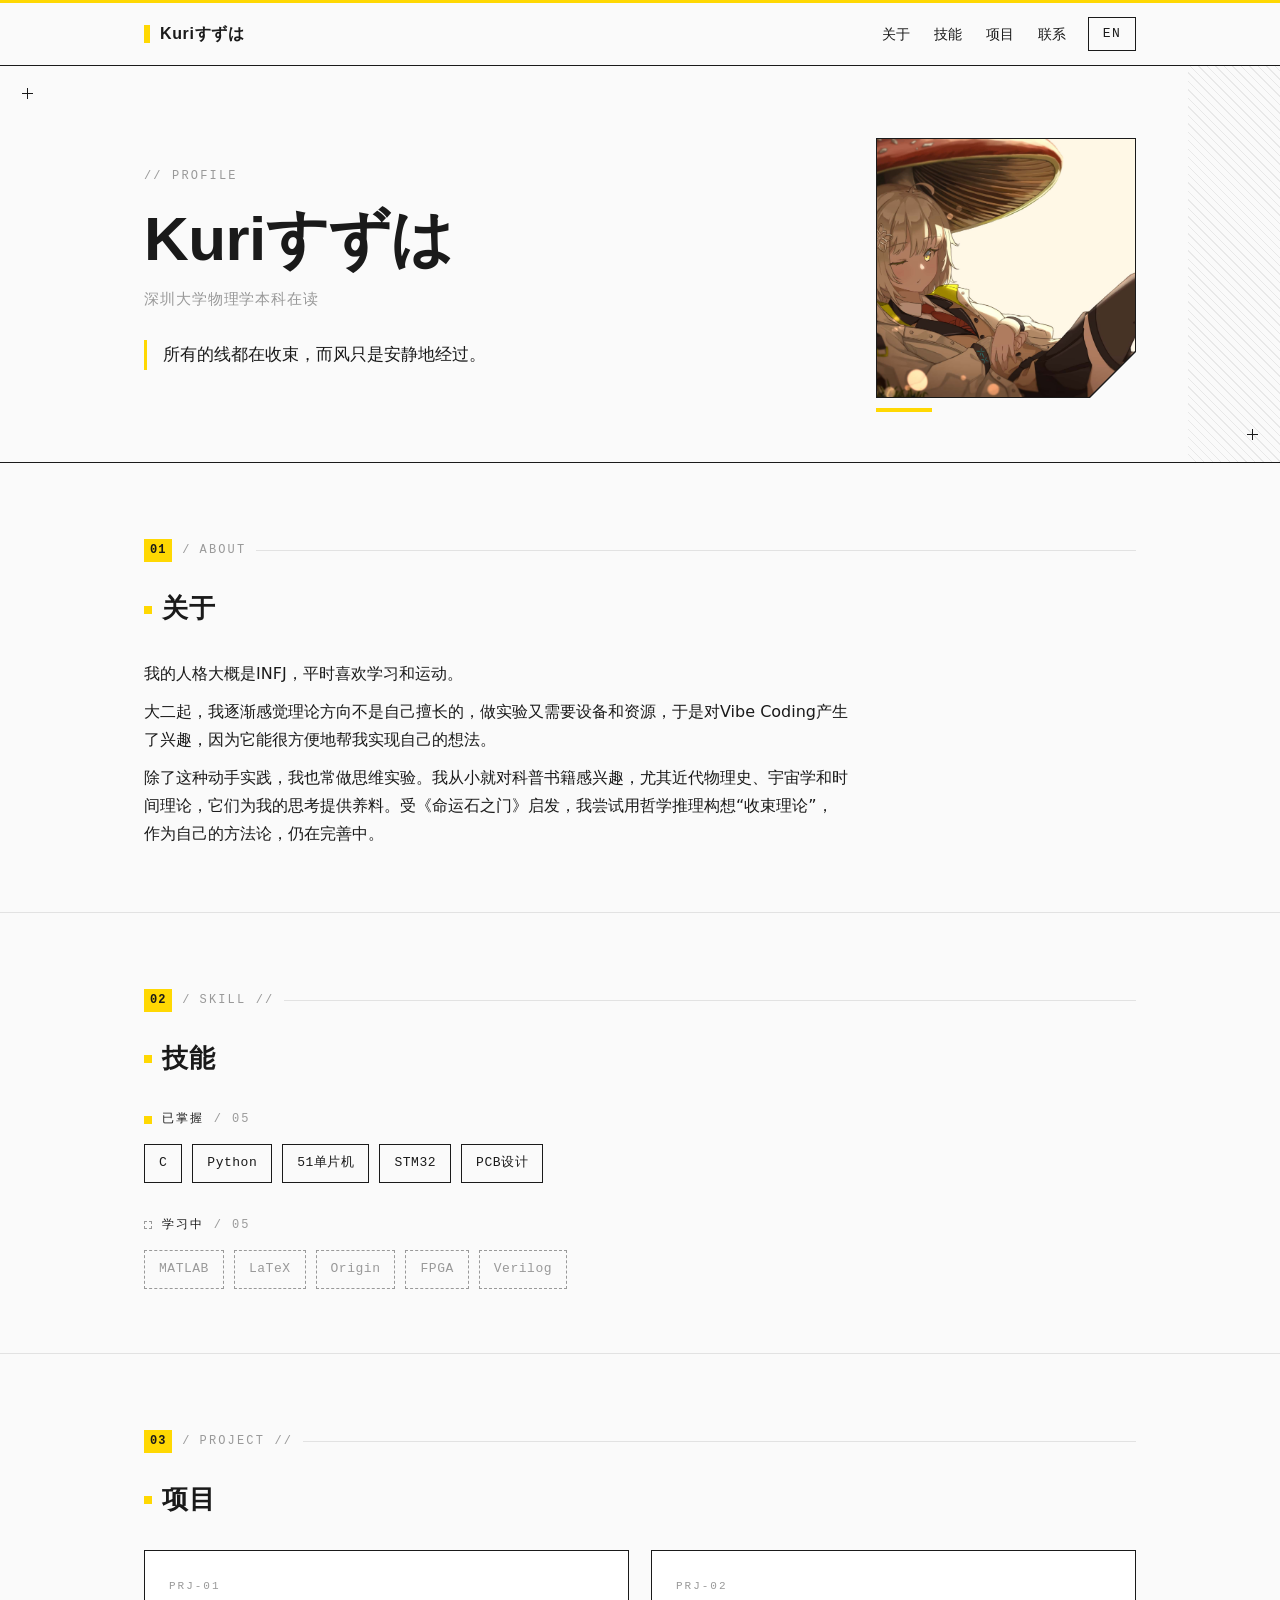
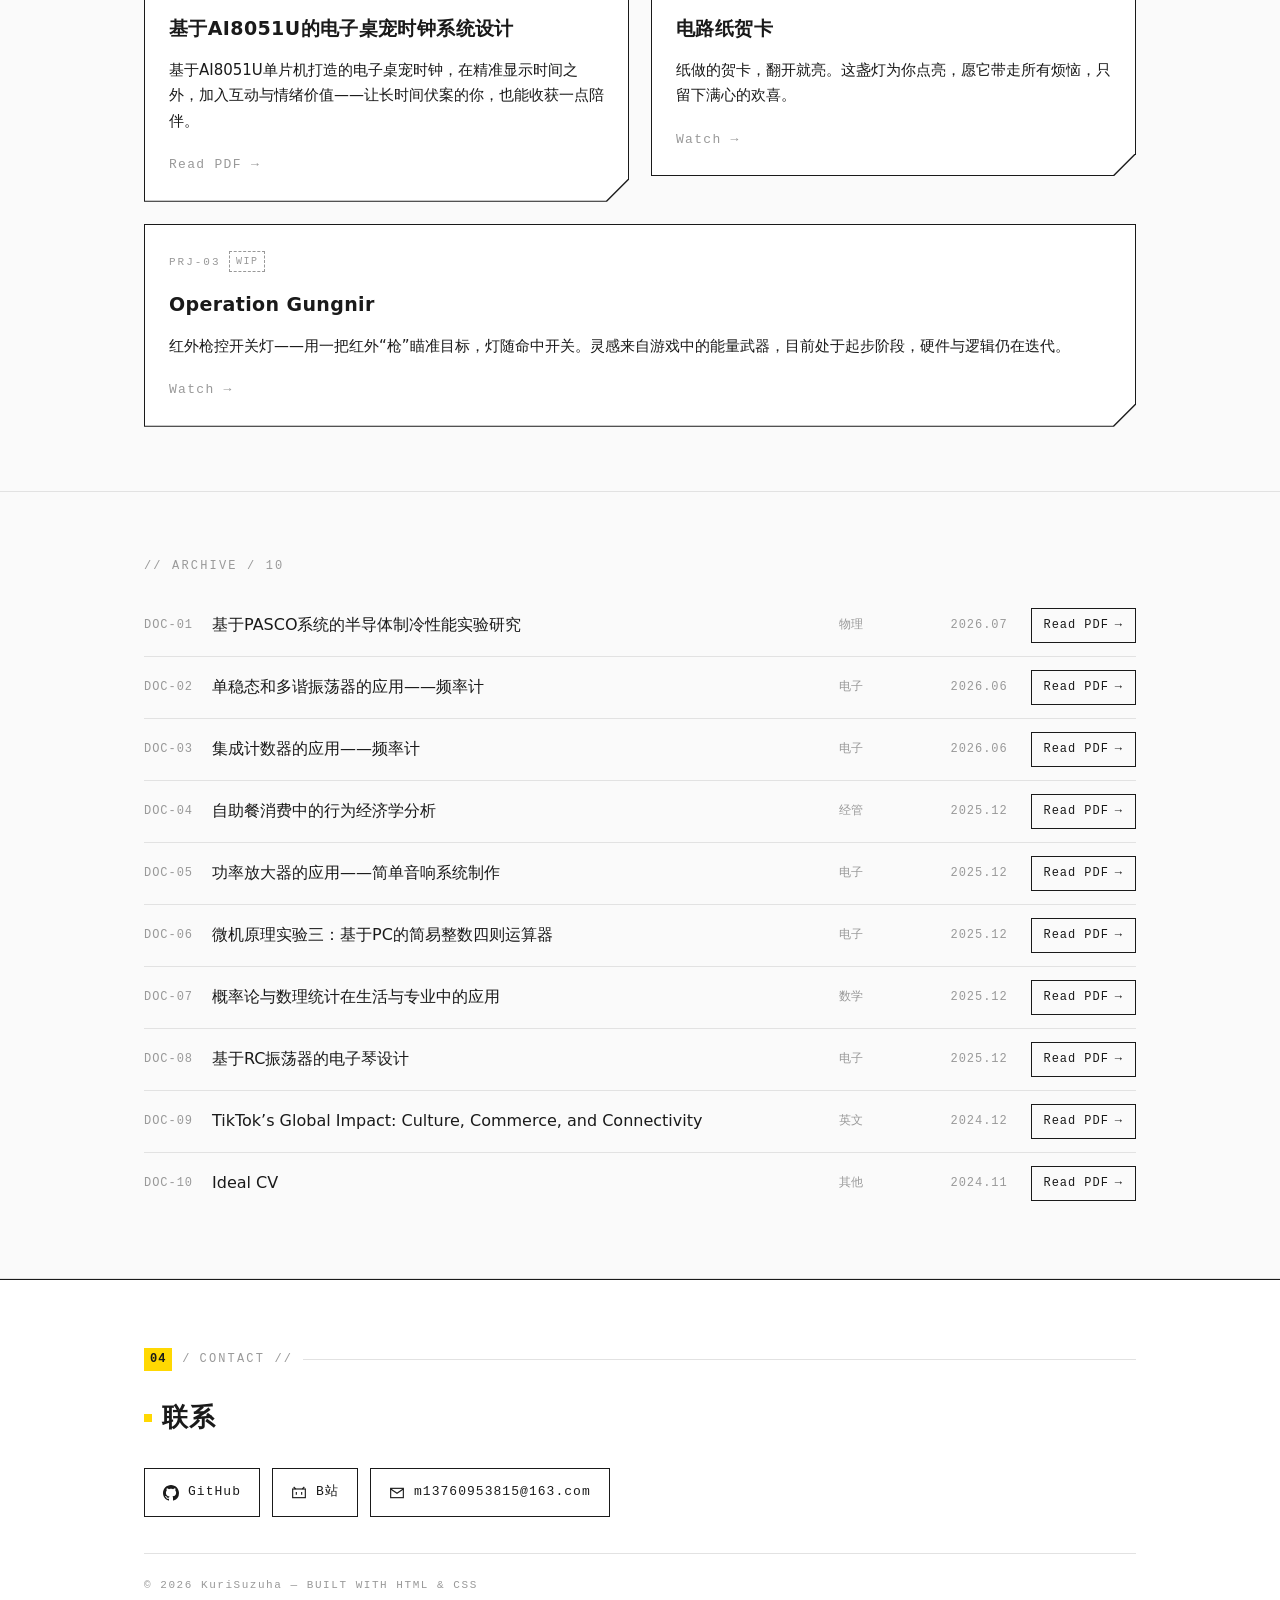
==== commit 7f72cf49: "Polish project section: card heights, archive grid, hover interactions" ====
--- a/index.html
+++ b/index.html
@@ -169,98 +169,78 @@
   <!-- ======================================================= archive === -->
   <div class="section" id="archive">
     <section class="sec-inner">
-      <p class="hero-label">// ARCHIVE</p>
+      <p class="hero-label">// ARCHIVE <span>/ 10</span></p>
 
       <ul class="archive">
-        <li>
-          <a class="archive-row" href="pdf/peltier-cooling-pasco.pdf" target="_blank" rel="noopener">
-            <span class="doc-id">DOC-01</span>
-            <span class="doc-title">基于PASCO系统的半导体制冷性能实验研究</span>
-            <span class="doc-cat">物理</span>
-            <span class="doc-date">2026.07</span>
-            <span class="archive-link">Read PDF <span class="arrow">&rarr;</span></span>
-          </a>
-        </li>
-        <li>
-          <a class="archive-row" href="pdf/multivibrator-frequency-meter.pdf" target="_blank" rel="noopener">
-            <span class="doc-id">DOC-02</span>
-            <span class="doc-title">单稳态和多谐振荡器的应用——频率计</span>
-            <span class="doc-cat">电子</span>
-            <span class="doc-date">2026.06</span>
-            <span class="archive-link">Read PDF <span class="arrow">&rarr;</span></span>
-          </a>
-        </li>
-        <li>
-          <a class="archive-row" href="pdf/counter-frequency-meter.pdf" target="_blank" rel="noopener">
-            <span class="doc-id">DOC-03</span>
-            <span class="doc-title">集成计数器的应用——频率计</span>
-            <span class="doc-cat">电子</span>
-            <span class="doc-date">2026.06</span>
-            <span class="archive-link">Read PDF <span class="arrow">&rarr;</span></span>
-          </a>
-        </li>
-        <li>
-          <a class="archive-row" href="pdf/buffet-behavioral-econ.pdf" target="_blank" rel="noopener">
-            <span class="doc-id">DOC-04</span>
-            <span class="doc-title">自助餐消费中的行为经济学分析</span>
-            <span class="doc-cat">经管</span>
-            <span class="doc-date">2025.12</span>
-            <span class="archive-link">Read PDF <span class="arrow">&rarr;</span></span>
-          </a>
-        </li>
-        <li>
-          <a class="archive-row" href="pdf/audio-power-amp.pdf" target="_blank" rel="noopener">
-            <span class="doc-id">DOC-05</span>
-            <span class="doc-title">功率放大器的应用——简单音响系统制作</span>
-            <span class="doc-cat">电子</span>
-            <span class="doc-date">2025.12</span>
-            <span class="archive-link">Read PDF <span class="arrow">&rarr;</span></span>
-          </a>
-        </li>
-        <li>
-          <a class="archive-row" href="pdf/integer-calculator.pdf" target="_blank" rel="noopener">
-            <span class="doc-id">DOC-06</span>
-            <span class="doc-title">微机原理实验三：基于PC的简易整数四则运算器</span>
-            <span class="doc-cat">电子</span>
-            <span class="doc-date">2025.12</span>
-            <span class="archive-link">Read PDF <span class="arrow">&rarr;</span></span>
-          </a>
-        </li>
-        <li>
-          <a class="archive-row" href="pdf/prob-stat-applications.pdf" target="_blank" rel="noopener">
-            <span class="doc-id">DOC-07</span>
-            <span class="doc-title">概率论与数理统计在生活与专业中的应用</span>
-            <span class="doc-cat">数学</span>
-            <span class="doc-date">2025.12</span>
-            <span class="archive-link">Read PDF <span class="arrow">&rarr;</span></span>
-          </a>
-        </li>
-        <li>
-          <a class="archive-row" href="pdf/rc-oscillator-piano.pdf" target="_blank" rel="noopener">
-            <span class="doc-id">DOC-08</span>
-            <span class="doc-title">基于RC振荡器的电子琴设计</span>
-            <span class="doc-cat">电子</span>
-            <span class="doc-date">2025.12</span>
-            <span class="archive-link">Read PDF <span class="arrow">&rarr;</span></span>
-          </a>
-        </li>
-        <li>
-          <a class="archive-row" href="pdf/tiktok-global-impact.pdf" target="_blank" rel="noopener">
-            <span class="doc-id">DOC-09</span>
-            <span class="doc-title">TikTok’s Global Impact: Culture, Commerce, and Connectivity</span>
-            <span class="doc-cat">英文</span>
-            <span class="doc-date">2024.12</span>
-            <span class="archive-link">Read PDF <span class="arrow">&rarr;</span></span>
-          </a>
-        </li>
-        <li>
-          <a class="archive-row" href="pdf/ideal-cv.pdf" target="_blank" rel="noopener">
-            <span class="doc-id">DOC-10</span>
-            <span class="doc-title">Ideal CV</span>
-            <span class="doc-cat">其他</span>
-            <span class="doc-date">2024.11</span>
-            <span class="archive-link">Read PDF <span class="arrow">&rarr;</span></span>
-          </a>
+        <li class="archive-row">
+          <span class="doc-id">DOC-01</span>
+          <span class="doc-title">基于PASCO系统的半导体制冷性能实验研究</span>
+          <span class="doc-cat">物理</span>
+          <span class="doc-date">2026.07</span>
+          <a class="archive-link" href="pdf/peltier-cooling-pasco.pdf" target="_blank" rel="noopener">Read PDF <span class="arrow">&rarr;</span></a>
+        </li>
+        <li class="archive-row">
+          <span class="doc-id">DOC-02</span>
+          <span class="doc-title">单稳态和多谐振荡器的应用——频率计</span>
+          <span class="doc-cat">电子</span>
+          <span class="doc-date">2026.06</span>
+          <a class="archive-link" href="pdf/multivibrator-frequency-meter.pdf" target="_blank" rel="noopener">Read PDF <span class="arrow">&rarr;</span></a>
+        </li>
+        <li class="archive-row">
+          <span class="doc-id">DOC-03</span>
+          <span class="doc-title">集成计数器的应用——频率计</span>
+          <span class="doc-cat">电子</span>
+          <span class="doc-date">2026.06</span>
+          <a class="archive-link" href="pdf/counter-frequency-meter.pdf" target="_blank" rel="noopener">Read PDF <span class="arrow">&rarr;</span></a>
+        </li>
+        <li class="archive-row">
+          <span class="doc-id">DOC-04</span>
+          <span class="doc-title">自助餐消费中的行为经济学分析</span>
+          <span class="doc-cat">经管</span>
+          <span class="doc-date">2025.12</span>
+          <a class="archive-link" href="pdf/buffet-behavioral-econ.pdf" target="_blank" rel="noopener">Read PDF <span class="arrow">&rarr;</span></a>
+        </li>
+        <li class="archive-row">
+          <span class="doc-id">DOC-05</span>
+          <span class="doc-title">功率放大器的应用——简单音响系统制作</span>
+          <span class="doc-cat">电子</span>
+          <span class="doc-date">2025.12</span>
+          <a class="archive-link" href="pdf/audio-power-amp.pdf" target="_blank" rel="noopener">Read PDF <span class="arrow">&rarr;</span></a>
+        </li>
+        <li class="archive-row">
+          <span class="doc-id">DOC-06</span>
+          <span class="doc-title">微机原理实验三：基于PC的简易整数四则运算器</span>
+          <span class="doc-cat">电子</span>
+          <span class="doc-date">2025.12</span>
+          <a class="archive-link" href="pdf/integer-calculator.pdf" target="_blank" rel="noopener">Read PDF <span class="arrow">&rarr;</span></a>
+        </li>
+        <li class="archive-row">
+          <span class="doc-id">DOC-07</span>
+          <span class="doc-title">概率论与数理统计在生活与专业中的应用</span>
+          <span class="doc-cat">数学</span>
+          <span class="doc-date">2025.12</span>
+          <a class="archive-link" href="pdf/prob-stat-applications.pdf" target="_blank" rel="noopener">Read PDF <span class="arrow">&rarr;</span></a>
+        </li>
+        <li class="archive-row">
+          <span class="doc-id">DOC-08</span>
+          <span class="doc-title">基于RC振荡器的电子琴设计</span>
+          <span class="doc-cat">电子</span>
+          <span class="doc-date">2025.12</span>
+          <a class="archive-link" href="pdf/rc-oscillator-piano.pdf" target="_blank" rel="noopener">Read PDF <span class="arrow">&rarr;</span></a>
+        </li>
+        <li class="archive-row">
+          <span class="doc-id">DOC-09</span>
+          <span class="doc-title">TikTok’s Global Impact: Culture, Commerce, and Connectivity</span>
+          <span class="doc-cat">英文</span>
+          <span class="doc-date">2024.12</span>
+          <a class="archive-link" href="pdf/tiktok-global-impact.pdf" target="_blank" rel="noopener">Read PDF <span class="arrow">&rarr;</span></a>
+        </li>
+        <li class="archive-row">
+          <span class="doc-id">DOC-10</span>
+          <span class="doc-title">Ideal CV</span>
+          <span class="doc-cat">其他</span>
+          <span class="doc-date">2024.11</span>
+          <a class="archive-link" href="pdf/ideal-cv.pdf" target="_blank" rel="noopener">Read PDF <span class="arrow">&rarr;</span></a>
         </li>
       </ul>
     </section>
--- a/style.css
+++ b/style.css
@@ -412,6 +412,7 @@
 .cards {
   display: grid;
   grid-template-columns: repeat(2, minmax(0, 1fr));
+  align-items: start;
   gap: 22px;
 }
 /* 1px "border" follows the clipped outline: dark frame + inset panel */
@@ -431,7 +432,6 @@
 
 .card {
   height: 100%;
-  min-height: 208px;
   display: flex;
   flex-direction: column;
   padding: 26px 24px 24px;
@@ -486,8 +486,8 @@
 .card-link:hover { color: var(--accent); }
 
 .arrow {
-  display: inline-block;       /* transform needs a block-ish box */
-  transition: transform 0.16s ease-out;
+  display: inline-block;
+  transition: transform 0.25s cubic-bezier(0.34, 1.56, 0.64, 1);
 }
 .card-link:hover .arrow { transform: translateX(2px); }
 
@@ -516,47 +516,73 @@
 .archive li + li { border-top: 1px solid var(--line); }
 
 .archive-row {
-  --doc-id-w: 52px;            /* also drives the mobile indent below */
-  display: flex;
-  flex-wrap: wrap;
-  align-items: baseline;
-  gap: 3px 16px;
+  --doc-id-w: 52px;
+  position: relative;
+  overflow: hidden;
+  display: grid;
+  grid-template-columns: var(--doc-id-w) minmax(0, 1fr) 96px 64px auto;
+  align-items: center;
+  column-gap: 16px;
   padding: 13px 0;
-  transition: background 0.12s linear, color 0.12s linear;
-}
-/* whole row is one <a>, so the entire strip inverts on hover */
-.archive-row:hover {
-  background: var(--ink);
-  color: #fff;
-}
+}
+/* hover 链接时整行黄块从左滑入，与 contact 滑块同一套语言 */
+.archive-row::before {
+  content: "";
+  position: absolute;
+  inset: 0;
+  background: var(--accent);
+  transform: translateX(-101%);
+  transition: transform 0.16s ease-out;
+}
+.archive-row:has(.archive-link:hover)::before { transform: translateX(0); }
+.archive-row > * { position: relative; z-index: 1; }
 
 .doc-id {
-  flex: none;
-  width: var(--doc-id-w);
   font-family: var(--font-mono);
   font-size: 12px;
   letter-spacing: 0.08em;
   color: var(--gray);
 }
-/* absorbs the slack, which is what pushes the meta + link to the row end */
-.doc-title {
-  flex: 1 1 auto;
-  min-width: 0;
-}
+.doc-title { min-width: 0; }
 .doc-cat,
-.doc-date,
-.archive-link {
-  flex: none;
+.doc-date {
   font-family: var(--font-mono);
   font-size: 12px;
   letter-spacing: 0.08em;
   color: var(--gray);
-}
-.archive-row:hover .doc-id,
-.archive-row:hover .doc-cat,
-.archive-row:hover .doc-date { color: #CFCFCF; }
-.archive-row:hover .archive-link { color: var(--accent); }
-.archive-row:hover .arrow { transform: translateX(2px); }
+  white-space: nowrap;
+}
+/* 黄底上灰字会看不清，hover 时统一切为 ink */
+.archive-row:has(.archive-link:hover) .doc-id,
+.archive-row:has(.archive-link:hover) .doc-cat,
+.archive-row:has(.archive-link:hover) .doc-date { color: var(--ink); }
+
+/* 链接胶囊：与 contact-list a 同构 */
+.archive-link {
+  position: relative;
+  overflow: hidden;
+  display: inline-flex;
+  align-items: center;
+  gap: 6px;
+  justify-self: end;
+  padding: 6px 12px;
+  border: 1px solid var(--ink);
+  font-family: var(--font-mono);
+  font-size: 12px;
+  letter-spacing: 0.08em;
+  white-space: nowrap;
+}
+.archive-link::before {
+  content: "";
+  position: absolute;
+  inset: 0;
+  background: var(--accent);
+  transform: translateX(-101%);
+  transition: transform 0.16s ease-out;
+}
+.archive-link:hover::before { transform: translateX(0); }
+.archive-link > * { position: relative; z-index: 1; }
+.archive-link:hover .arrow { transform: translateX(3px); }
 
 /* reserved for future one-line annotations — NOT used in the current markup */
 .doc-note,
@@ -648,14 +674,20 @@
   .nav-link { display: none; }
 
   .cards { grid-template-columns: minmax(0, 1fr); }
-  .card { min-height: 0; }
-
-  /* archive rows wrap: id + title own the first line, the meta and the link
-     hang below, indented to the title's left edge — no horizontal scroll */
-  .archive-row { gap: 4px 12px; }
-  .doc-cat,
-  .doc-date,
-  .archive-link { margin-left: calc(var(--doc-id-w) + 12px); }
+
+  .archive-row {
+    grid-template-columns: var(--doc-id-w) minmax(0, 1fr) auto auto;
+    grid-template-areas:
+      "id title title title"
+      ".  cat   date  link";
+    row-gap: 4px;
+    column-gap: 12px;
+  }
+  .doc-id       { grid-area: id; }
+  .doc-title    { grid-area: title; }
+  .doc-cat      { grid-area: cat; }
+  .doc-date     { grid-area: date; }
+  .archive-link { grid-area: link; justify-self: end; }
 
   .footer-inner { padding: 44px var(--pad) 32px; }
   .contact-list { gap: 10px; margin-bottom: 30px; }
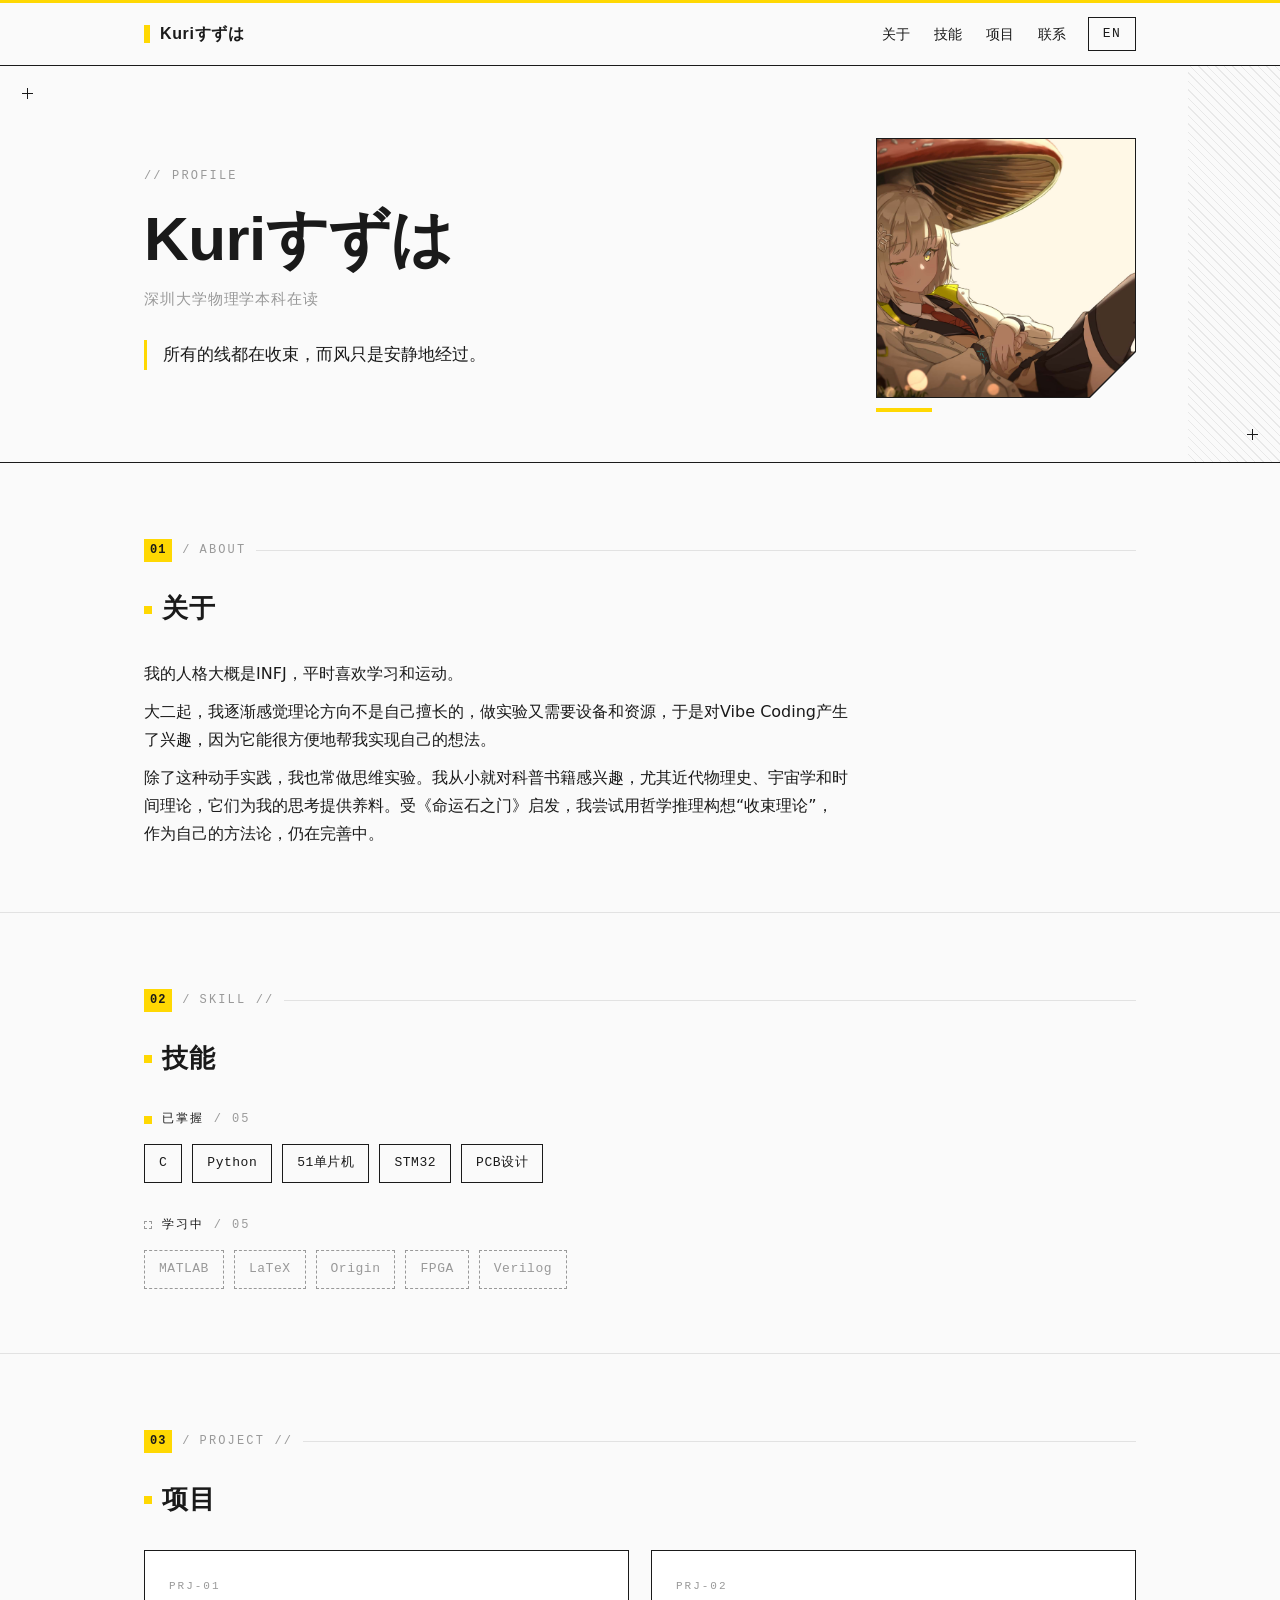
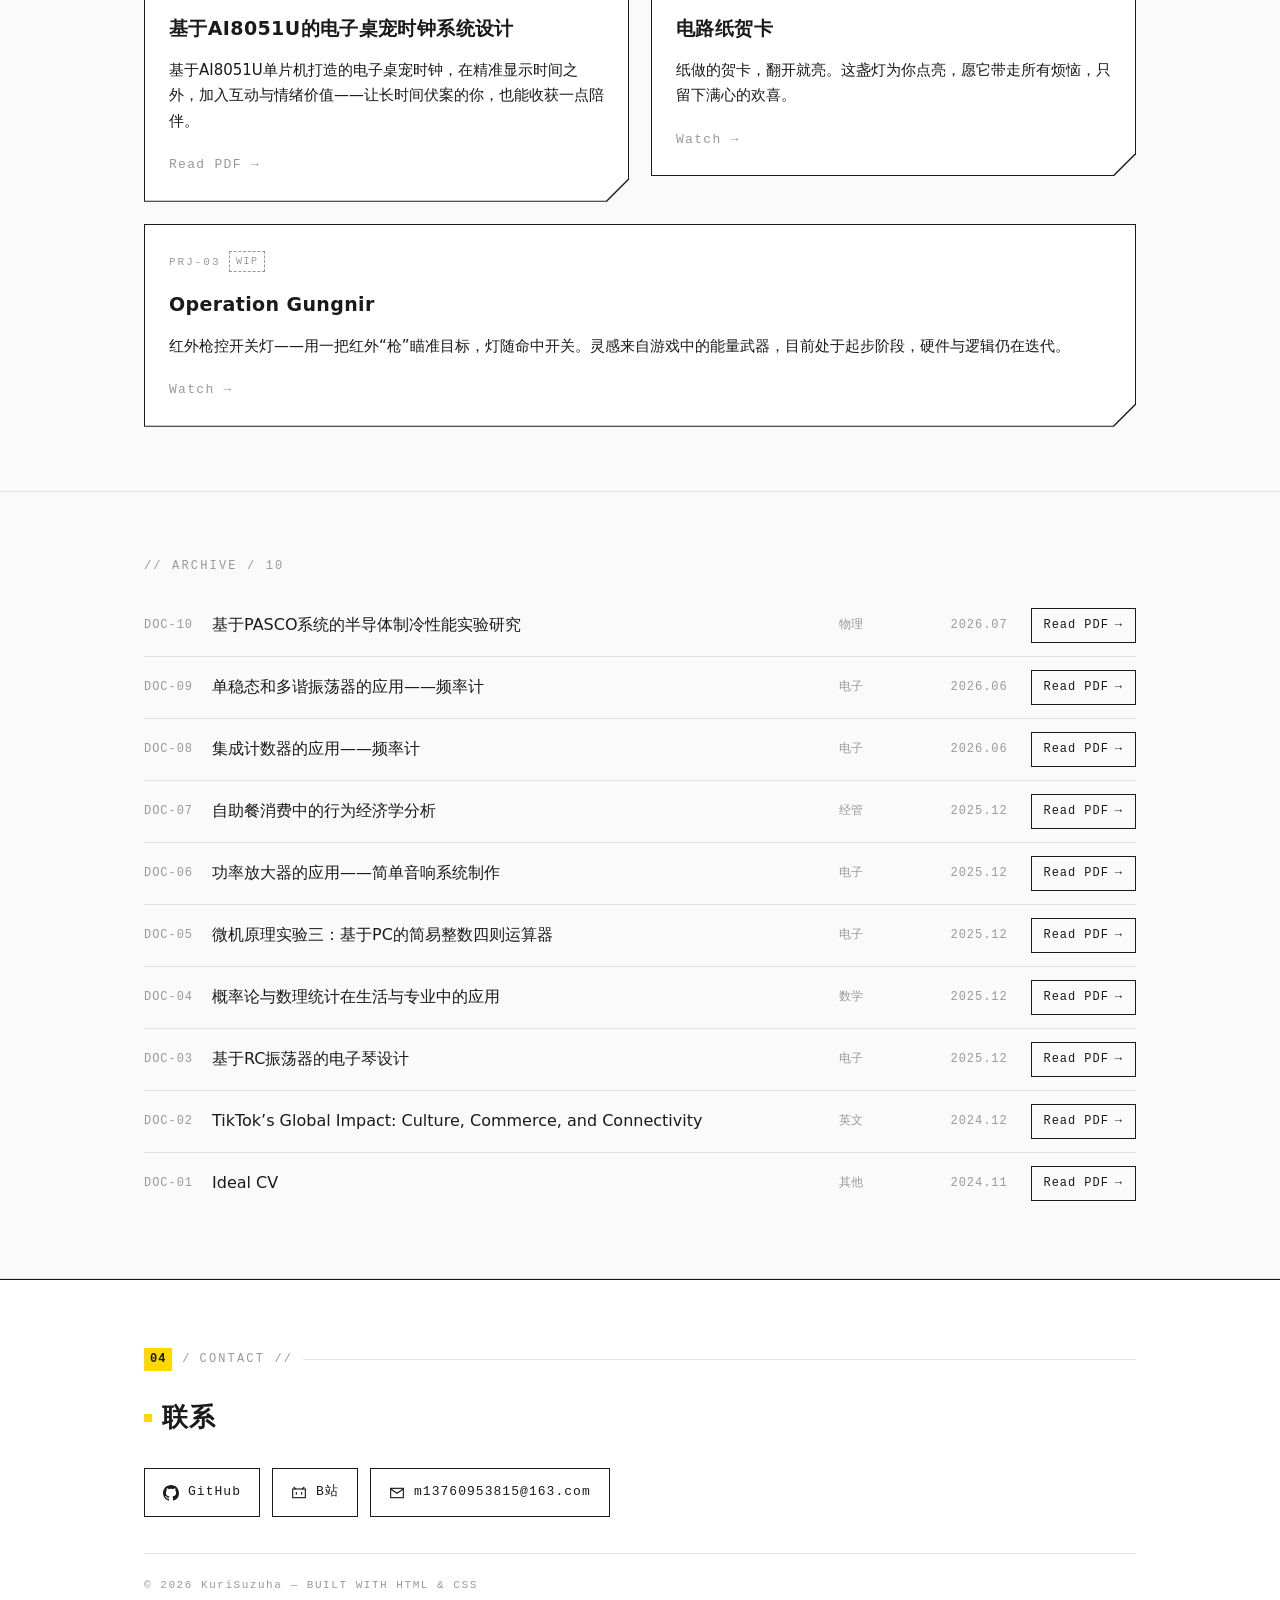
==== commit 921a974a: "Refine interactions: press feedback, scoped hover, arrow swap animation, stable DOC numbering" ====
--- a/index.html
+++ b/index.html
@@ -140,7 +140,7 @@
             <p class="card-idx">PRJ-01</p>
             <h3 class="card-title">基于AI8051U的电子桌宠时钟系统设计</h3>
             <p class="card-desc">基于AI8051U单片机打造的电子桌宠时钟，在精准显示时间之外，加入互动与情绪价值——让长时间伏案的你，也能收获一点陪伴。</p>
-            <a class="card-link" href="pdf/desktop-pet-clock.pdf" target="_blank" rel="noopener">Read PDF <span class="arrow">&rarr;</span></a>
+            <a class="card-link" href="pdf/desktop-pet-clock.pdf" target="_blank" rel="noopener">Read PDF <span class="arrow"></span></a>
           </div>
         </article>
 
@@ -149,7 +149,7 @@
             <p class="card-idx">PRJ-02</p>
             <h3 class="card-title">电路纸贺卡</h3>
             <p class="card-desc">纸做的贺卡，翻开就亮。这盏灯为你点亮，愿它带走所有烦恼，只留下满心的欢喜。</p>
-            <a class="card-link" href="https://www.bilibili.com/video/BV1mwgp6iEyU/" target="_blank" rel="noopener">Watch <span class="arrow">&rarr;</span></a>
+            <a class="card-link" href="https://www.bilibili.com/video/BV1mwgp6iEyU/" target="_blank" rel="noopener">Watch <span class="arrow"></span></a>
           </div>
         </article>
 
@@ -158,7 +158,7 @@
             <p class="card-idx">PRJ-03 <span class="wip-badge">WIP</span></p>
             <h3 class="card-title">Operation Gungnir</h3>
             <p class="card-desc">红外枪控开关灯——用一把红外“枪”瞄准目标，灯随命中开关。灵感来自游戏中的能量武器，目前处于起步阶段，硬件与逻辑仍在迭代。</p>
-            <a class="card-link" href="https://www.bilibili.com/video/BV1PX826EEAM/" target="_blank" rel="noopener">Watch <span class="arrow">&rarr;</span></a>
+            <a class="card-link" href="https://www.bilibili.com/video/BV1PX826EEAM/" target="_blank" rel="noopener">Watch <span class="arrow"></span></a>
           </div>
         </article>
 
@@ -173,74 +173,74 @@
 
       <ul class="archive">
         <li class="archive-row">
-          <span class="doc-id">DOC-01</span>
+          <span class="doc-id">DOC-10</span>
           <span class="doc-title">基于PASCO系统的半导体制冷性能实验研究</span>
           <span class="doc-cat">物理</span>
           <span class="doc-date">2026.07</span>
-          <a class="archive-link" href="pdf/peltier-cooling-pasco.pdf" target="_blank" rel="noopener">Read PDF <span class="arrow">&rarr;</span></a>
-        </li>
-        <li class="archive-row">
-          <span class="doc-id">DOC-02</span>
+          <a class="archive-link" href="pdf/peltier-cooling-pasco.pdf" target="_blank" rel="noopener">Read PDF <span class="arrow"></span></a>
+        </li>
+        <li class="archive-row">
+          <span class="doc-id">DOC-09</span>
           <span class="doc-title">单稳态和多谐振荡器的应用——频率计</span>
           <span class="doc-cat">电子</span>
           <span class="doc-date">2026.06</span>
-          <a class="archive-link" href="pdf/multivibrator-frequency-meter.pdf" target="_blank" rel="noopener">Read PDF <span class="arrow">&rarr;</span></a>
-        </li>
-        <li class="archive-row">
-          <span class="doc-id">DOC-03</span>
+          <a class="archive-link" href="pdf/multivibrator-frequency-meter.pdf" target="_blank" rel="noopener">Read PDF <span class="arrow"></span></a>
+        </li>
+        <li class="archive-row">
+          <span class="doc-id">DOC-08</span>
           <span class="doc-title">集成计数器的应用——频率计</span>
           <span class="doc-cat">电子</span>
           <span class="doc-date">2026.06</span>
-          <a class="archive-link" href="pdf/counter-frequency-meter.pdf" target="_blank" rel="noopener">Read PDF <span class="arrow">&rarr;</span></a>
-        </li>
-        <li class="archive-row">
-          <span class="doc-id">DOC-04</span>
+          <a class="archive-link" href="pdf/counter-frequency-meter.pdf" target="_blank" rel="noopener">Read PDF <span class="arrow"></span></a>
+        </li>
+        <li class="archive-row">
+          <span class="doc-id">DOC-07</span>
           <span class="doc-title">自助餐消费中的行为经济学分析</span>
           <span class="doc-cat">经管</span>
           <span class="doc-date">2025.12</span>
-          <a class="archive-link" href="pdf/buffet-behavioral-econ.pdf" target="_blank" rel="noopener">Read PDF <span class="arrow">&rarr;</span></a>
+          <a class="archive-link" href="pdf/buffet-behavioral-econ.pdf" target="_blank" rel="noopener">Read PDF <span class="arrow"></span></a>
+        </li>
+        <li class="archive-row">
+          <span class="doc-id">DOC-06</span>
+          <span class="doc-title">功率放大器的应用——简单音响系统制作</span>
+          <span class="doc-cat">电子</span>
+          <span class="doc-date">2025.12</span>
+          <a class="archive-link" href="pdf/audio-power-amp.pdf" target="_blank" rel="noopener">Read PDF <span class="arrow"></span></a>
         </li>
         <li class="archive-row">
           <span class="doc-id">DOC-05</span>
-          <span class="doc-title">功率放大器的应用——简单音响系统制作</span>
-          <span class="doc-cat">电子</span>
-          <span class="doc-date">2025.12</span>
-          <a class="archive-link" href="pdf/audio-power-amp.pdf" target="_blank" rel="noopener">Read PDF <span class="arrow">&rarr;</span></a>
-        </li>
-        <li class="archive-row">
-          <span class="doc-id">DOC-06</span>
           <span class="doc-title">微机原理实验三：基于PC的简易整数四则运算器</span>
           <span class="doc-cat">电子</span>
           <span class="doc-date">2025.12</span>
-          <a class="archive-link" href="pdf/integer-calculator.pdf" target="_blank" rel="noopener">Read PDF <span class="arrow">&rarr;</span></a>
-        </li>
-        <li class="archive-row">
-          <span class="doc-id">DOC-07</span>
+          <a class="archive-link" href="pdf/integer-calculator.pdf" target="_blank" rel="noopener">Read PDF <span class="arrow"></span></a>
+        </li>
+        <li class="archive-row">
+          <span class="doc-id">DOC-04</span>
           <span class="doc-title">概率论与数理统计在生活与专业中的应用</span>
           <span class="doc-cat">数学</span>
           <span class="doc-date">2025.12</span>
-          <a class="archive-link" href="pdf/prob-stat-applications.pdf" target="_blank" rel="noopener">Read PDF <span class="arrow">&rarr;</span></a>
-        </li>
-        <li class="archive-row">
-          <span class="doc-id">DOC-08</span>
+          <a class="archive-link" href="pdf/prob-stat-applications.pdf" target="_blank" rel="noopener">Read PDF <span class="arrow"></span></a>
+        </li>
+        <li class="archive-row">
+          <span class="doc-id">DOC-03</span>
           <span class="doc-title">基于RC振荡器的电子琴设计</span>
           <span class="doc-cat">电子</span>
           <span class="doc-date">2025.12</span>
-          <a class="archive-link" href="pdf/rc-oscillator-piano.pdf" target="_blank" rel="noopener">Read PDF <span class="arrow">&rarr;</span></a>
-        </li>
-        <li class="archive-row">
-          <span class="doc-id">DOC-09</span>
+          <a class="archive-link" href="pdf/rc-oscillator-piano.pdf" target="_blank" rel="noopener">Read PDF <span class="arrow"></span></a>
+        </li>
+        <li class="archive-row">
+          <span class="doc-id">DOC-02</span>
           <span class="doc-title">TikTok’s Global Impact: Culture, Commerce, and Connectivity</span>
           <span class="doc-cat">英文</span>
           <span class="doc-date">2024.12</span>
-          <a class="archive-link" href="pdf/tiktok-global-impact.pdf" target="_blank" rel="noopener">Read PDF <span class="arrow">&rarr;</span></a>
-        </li>
-        <li class="archive-row">
-          <span class="doc-id">DOC-10</span>
+          <a class="archive-link" href="pdf/tiktok-global-impact.pdf" target="_blank" rel="noopener">Read PDF <span class="arrow"></span></a>
+        </li>
+        <li class="archive-row">
+          <span class="doc-id">DOC-01</span>
           <span class="doc-title">Ideal CV</span>
           <span class="doc-cat">其他</span>
           <span class="doc-date">2024.11</span>
-          <a class="archive-link" href="pdf/ideal-cv.pdf" target="_blank" rel="noopener">Read PDF <span class="arrow">&rarr;</span></a>
+          <a class="archive-link" href="pdf/ideal-cv.pdf" target="_blank" rel="noopener">Read PDF <span class="arrow"></span></a>
         </li>
       </ul>
     </section>
--- a/style.css
+++ b/style.css
@@ -428,7 +428,6 @@
   );
   transition: background 0.12s linear;
 }
-.card-frame:hover { background: var(--accent); }
 
 .card {
   height: 100%;
@@ -445,10 +444,6 @@
   );
   transition: background 0.12s linear, color 0.12s linear;
 }
-.card-frame:hover .card {
-  background: var(--ink);
-  color: #fff;
-}
 
 .card-idx {
   margin: 0 0 16px;
@@ -468,7 +463,6 @@
   font-size: 15px;
   line-height: 1.7;
 }
-.card-frame:hover .card-desc { color: #CFCFCF; }
 
 /* the card itself is NOT a link — this exit line is the only clickable thing
    in it, so the whole panel never becomes a giant ambiguous hit area */
@@ -481,15 +475,30 @@
   color: var(--gray);
   transition: color 0.12s linear;
 }
-/* on the inverted (black) panel the gray would sink — go accent instead */
-.card-frame:hover .card-link,
-.card-link:hover { color: var(--accent); }
 
 .arrow {
+  position: relative;
   display: inline-block;
-  transition: transform 0.25s cubic-bezier(0.34, 1.56, 0.64, 1);
-}
-.card-link:hover .arrow { transform: translateX(2px); }
+  line-height: 1;
+}
+/* first glyph — the resting one, which exits on hover */
+.arrow::before {
+  content: "→";
+  transition: transform 0.2s cubic-bezier(0.34, 1.56, 0.64, 1),
+              opacity 0.18s ease-out;
+}
+/* second glyph waits off-left, slides in as the first exits */
+.arrow::after {
+  content: "→";
+  position: absolute;
+  left: 0;
+  top: 0;
+  line-height: 1;
+  opacity: 0;
+  transform: translateX(-5px);
+  transition: transform 0.2s cubic-bezier(0.34, 1.56, 0.64, 1),
+              opacity 0.18s ease-out;
+}
 
 /* PRJ-03 is a single wide panel: spans both columns, collapses naturally
    to one column once .cards itself drops to a single track */
@@ -517,25 +526,23 @@
 
 .archive-row {
   --doc-id-w: 52px;
-  position: relative;
-  overflow: hidden;
   display: grid;
   grid-template-columns: var(--doc-id-w) minmax(0, 1fr) 96px 64px auto;
   align-items: center;
   column-gap: 16px;
   padding: 13px 0;
-}
-/* hover 链接时整行黄块从左滑入，与 contact 滑块同一套语言 */
-.archive-row::before {
-  content: "";
-  position: absolute;
-  inset: 0;
-  background: var(--accent);
-  transform: translateX(-101%);
-  transition: transform 0.16s ease-out;
-}
-.archive-row:has(.archive-link:hover)::before { transform: translateX(0); }
-.archive-row > * { position: relative; z-index: 1; }
+  transition: background 0.12s linear;
+}
+/* press feedback: row inverts black on tap/press */
+.archive-row:active { background: var(--ink); color: #fff; }
+.archive-row:active .doc-id,
+.archive-row:active .doc-cat,
+.archive-row:active .doc-date { color: #CFCFCF; }
+.archive-row:active .archive-link {
+  background: var(--accent);
+  border-color: var(--ink);
+  color: var(--ink);
+}
 
 .doc-id {
   font-family: var(--font-mono);
@@ -552,10 +559,6 @@
   color: var(--gray);
   white-space: nowrap;
 }
-/* 黄底上灰字会看不清，hover 时统一切为 ink */
-.archive-row:has(.archive-link:hover) .doc-id,
-.archive-row:has(.archive-link:hover) .doc-cat,
-.archive-row:has(.archive-link:hover) .doc-date { color: var(--ink); }
 
 /* 链接胶囊：与 contact-list a 同构 */
 .archive-link {
@@ -580,9 +583,26 @@
   transform: translateX(-101%);
   transition: transform 0.16s ease-out;
 }
-.archive-link:hover::before { transform: translateX(0); }
 .archive-link > * { position: relative; z-index: 1; }
-.archive-link:hover .arrow { transform: translateX(3px); }
+
+/* hover effects only where a real pointer exists — on touch a tap leaves
+   :hover stuck on, so those rules are scoped to fine-pointer devices */
+@media (hover: hover) {
+  .card-frame:hover { background: var(--accent); }
+  .card-frame:hover .card { background: var(--ink); color: #fff; }
+  .card-frame:hover .card-desc { color: #CFCFCF; }
+  .card-frame:hover .card-link,
+  .card-link:hover { color: var(--accent); }
+  .archive-link:hover::before { transform: translateX(0); }
+  .card-link:hover .arrow::before,
+  .archive-link:hover .arrow::before { transform: translateX(5px); opacity: 0; }
+  .card-link:hover .arrow::after,
+  .archive-link:hover .arrow::after {
+    opacity: 1;
+    transform: translateX(0);
+    transition-delay: 0.06s;
+  }
+}
 
 /* reserved for future one-line annotations — NOT used in the current markup */
 .doc-note,
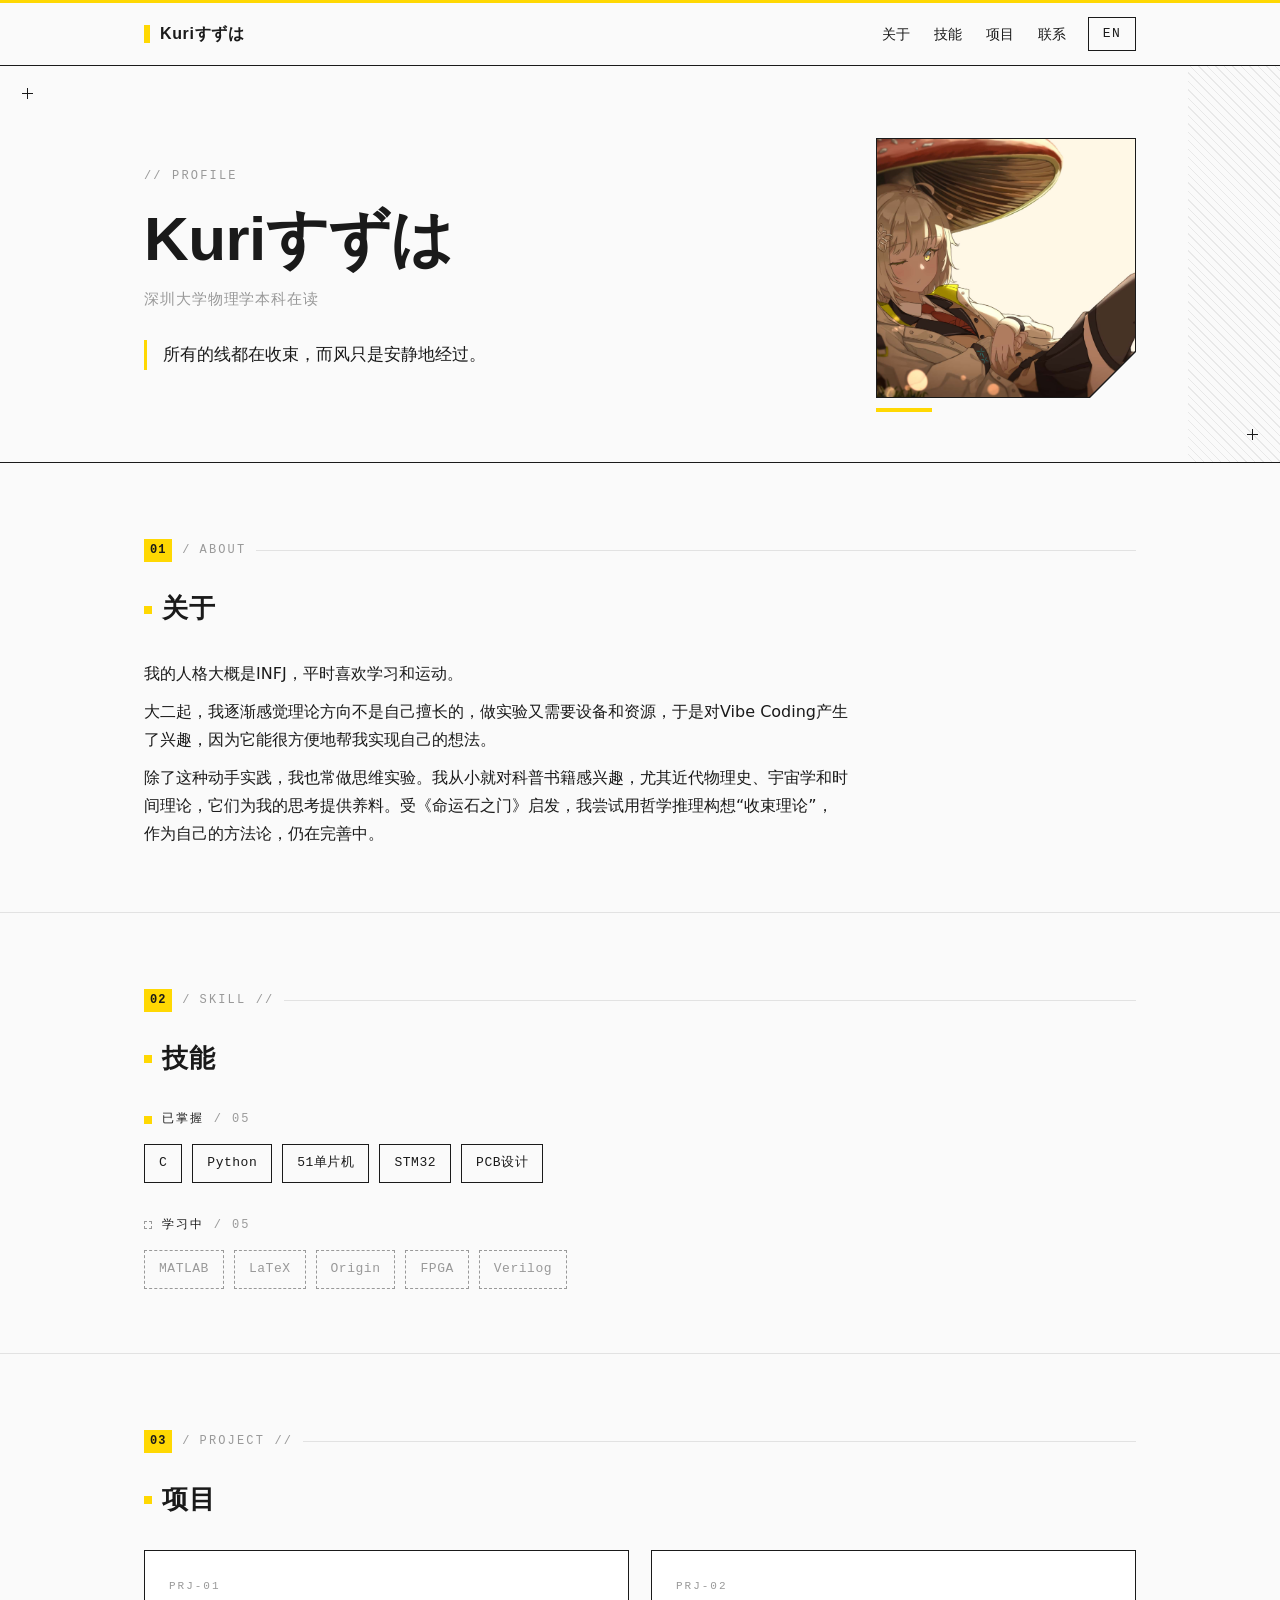
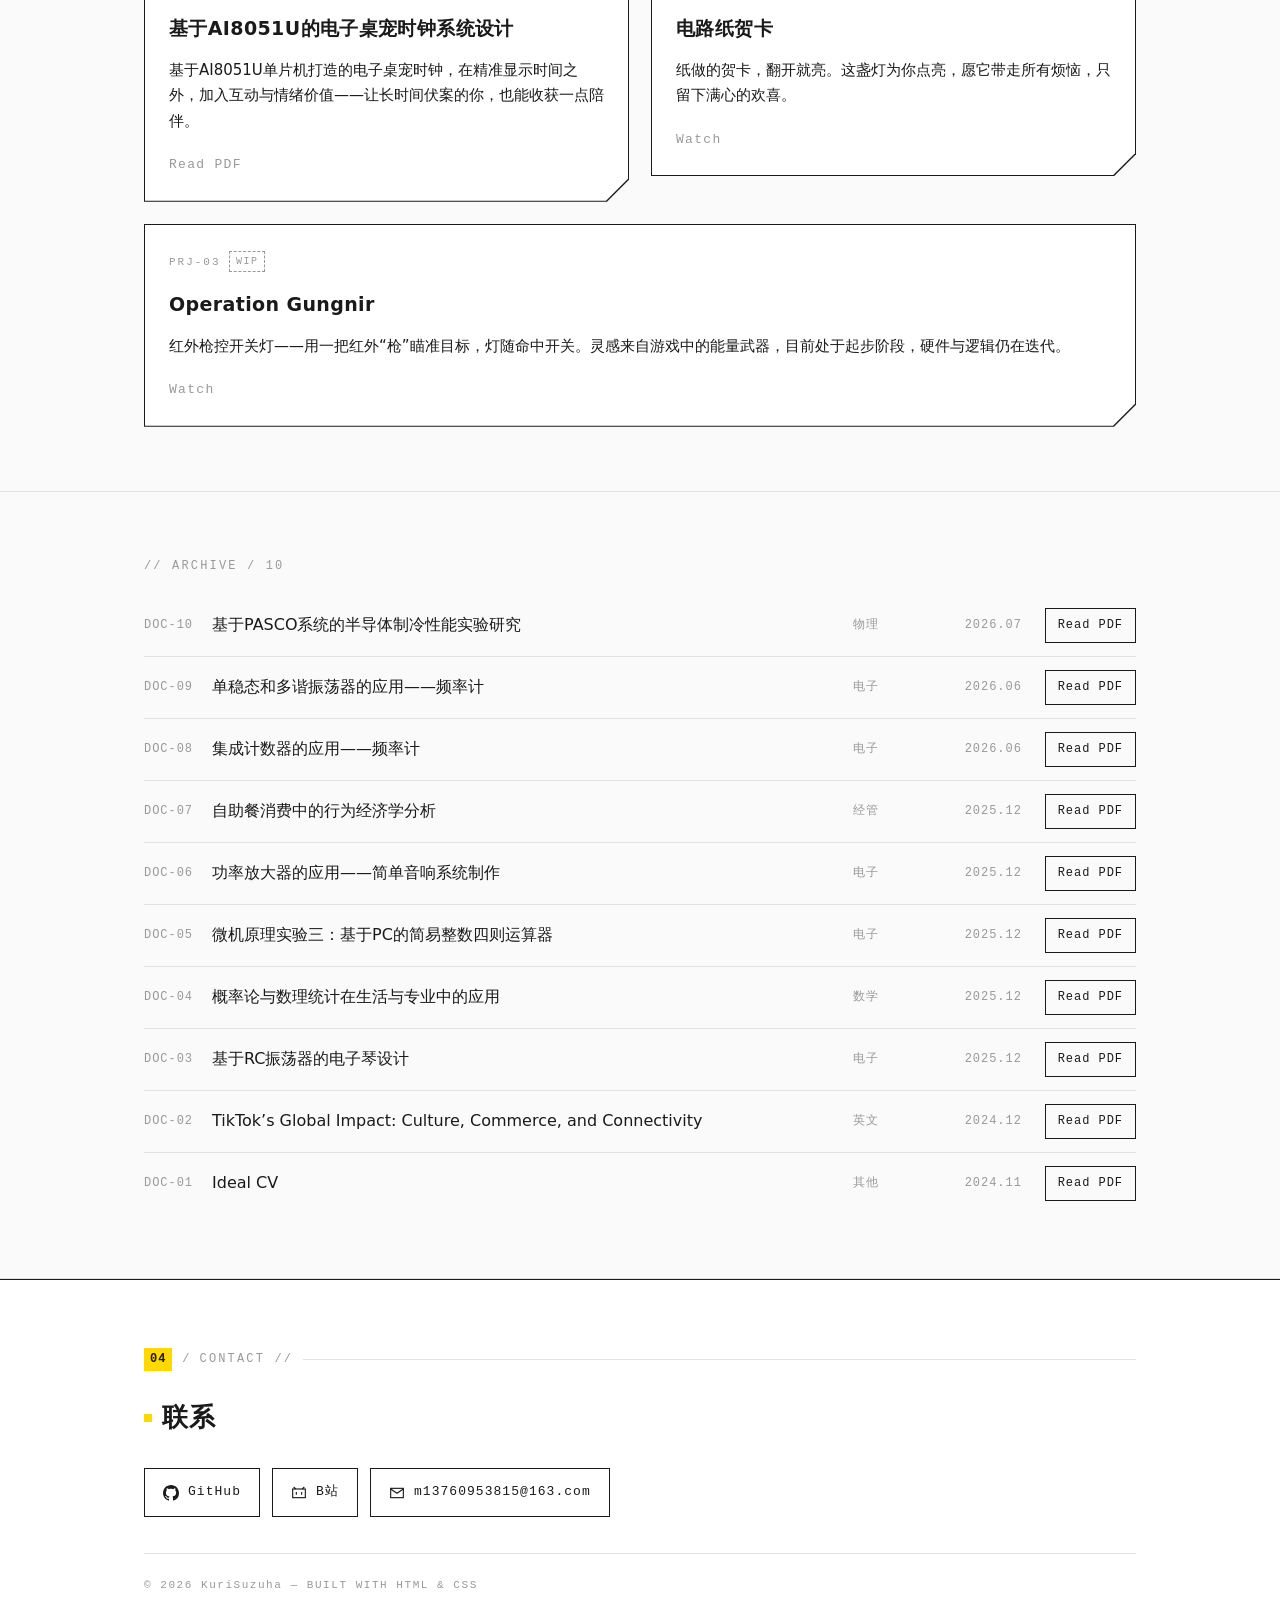
==== commit 790c3bf3: "Fix archive hover readability, restore row hover inversion, remove arrow glyphs" ====
--- a/index.html
+++ b/index.html
@@ -140,7 +140,7 @@
             <p class="card-idx">PRJ-01</p>
             <h3 class="card-title">基于AI8051U的电子桌宠时钟系统设计</h3>
             <p class="card-desc">基于AI8051U单片机打造的电子桌宠时钟，在精准显示时间之外，加入互动与情绪价值——让长时间伏案的你，也能收获一点陪伴。</p>
-            <a class="card-link" href="pdf/desktop-pet-clock.pdf" target="_blank" rel="noopener">Read PDF <span class="arrow"></span></a>
+            <a class="card-link" href="pdf/desktop-pet-clock.pdf" target="_blank" rel="noopener">Read PDF</a>
           </div>
         </article>
 
@@ -149,7 +149,7 @@
             <p class="card-idx">PRJ-02</p>
             <h3 class="card-title">电路纸贺卡</h3>
             <p class="card-desc">纸做的贺卡，翻开就亮。这盏灯为你点亮，愿它带走所有烦恼，只留下满心的欢喜。</p>
-            <a class="card-link" href="https://www.bilibili.com/video/BV1mwgp6iEyU/" target="_blank" rel="noopener">Watch <span class="arrow"></span></a>
+            <a class="card-link" href="https://www.bilibili.com/video/BV1mwgp6iEyU/" target="_blank" rel="noopener">Watch</a>
           </div>
         </article>
 
@@ -158,7 +158,7 @@
             <p class="card-idx">PRJ-03 <span class="wip-badge">WIP</span></p>
             <h3 class="card-title">Operation Gungnir</h3>
             <p class="card-desc">红外枪控开关灯——用一把红外“枪”瞄准目标，灯随命中开关。灵感来自游戏中的能量武器，目前处于起步阶段，硬件与逻辑仍在迭代。</p>
-            <a class="card-link" href="https://www.bilibili.com/video/BV1PX826EEAM/" target="_blank" rel="noopener">Watch <span class="arrow"></span></a>
+            <a class="card-link" href="https://www.bilibili.com/video/BV1PX826EEAM/" target="_blank" rel="noopener">Watch</a>
           </div>
         </article>
 
@@ -177,70 +177,70 @@
           <span class="doc-title">基于PASCO系统的半导体制冷性能实验研究</span>
           <span class="doc-cat">物理</span>
           <span class="doc-date">2026.07</span>
-          <a class="archive-link" href="pdf/peltier-cooling-pasco.pdf" target="_blank" rel="noopener">Read PDF <span class="arrow"></span></a>
+          <a class="archive-link" href="pdf/peltier-cooling-pasco.pdf" target="_blank" rel="noopener"><span class="link-label">Read PDF</span></a>
         </li>
         <li class="archive-row">
           <span class="doc-id">DOC-09</span>
           <span class="doc-title">单稳态和多谐振荡器的应用——频率计</span>
           <span class="doc-cat">电子</span>
           <span class="doc-date">2026.06</span>
-          <a class="archive-link" href="pdf/multivibrator-frequency-meter.pdf" target="_blank" rel="noopener">Read PDF <span class="arrow"></span></a>
+          <a class="archive-link" href="pdf/multivibrator-frequency-meter.pdf" target="_blank" rel="noopener"><span class="link-label">Read PDF</span></a>
         </li>
         <li class="archive-row">
           <span class="doc-id">DOC-08</span>
           <span class="doc-title">集成计数器的应用——频率计</span>
           <span class="doc-cat">电子</span>
           <span class="doc-date">2026.06</span>
-          <a class="archive-link" href="pdf/counter-frequency-meter.pdf" target="_blank" rel="noopener">Read PDF <span class="arrow"></span></a>
+          <a class="archive-link" href="pdf/counter-frequency-meter.pdf" target="_blank" rel="noopener"><span class="link-label">Read PDF</span></a>
         </li>
         <li class="archive-row">
           <span class="doc-id">DOC-07</span>
           <span class="doc-title">自助餐消费中的行为经济学分析</span>
           <span class="doc-cat">经管</span>
           <span class="doc-date">2025.12</span>
-          <a class="archive-link" href="pdf/buffet-behavioral-econ.pdf" target="_blank" rel="noopener">Read PDF <span class="arrow"></span></a>
+          <a class="archive-link" href="pdf/buffet-behavioral-econ.pdf" target="_blank" rel="noopener"><span class="link-label">Read PDF</span></a>
         </li>
         <li class="archive-row">
           <span class="doc-id">DOC-06</span>
           <span class="doc-title">功率放大器的应用——简单音响系统制作</span>
           <span class="doc-cat">电子</span>
           <span class="doc-date">2025.12</span>
-          <a class="archive-link" href="pdf/audio-power-amp.pdf" target="_blank" rel="noopener">Read PDF <span class="arrow"></span></a>
+          <a class="archive-link" href="pdf/audio-power-amp.pdf" target="_blank" rel="noopener"><span class="link-label">Read PDF</span></a>
         </li>
         <li class="archive-row">
           <span class="doc-id">DOC-05</span>
           <span class="doc-title">微机原理实验三：基于PC的简易整数四则运算器</span>
           <span class="doc-cat">电子</span>
           <span class="doc-date">2025.12</span>
-          <a class="archive-link" href="pdf/integer-calculator.pdf" target="_blank" rel="noopener">Read PDF <span class="arrow"></span></a>
+          <a class="archive-link" href="pdf/integer-calculator.pdf" target="_blank" rel="noopener"><span class="link-label">Read PDF</span></a>
         </li>
         <li class="archive-row">
           <span class="doc-id">DOC-04</span>
           <span class="doc-title">概率论与数理统计在生活与专业中的应用</span>
           <span class="doc-cat">数学</span>
           <span class="doc-date">2025.12</span>
-          <a class="archive-link" href="pdf/prob-stat-applications.pdf" target="_blank" rel="noopener">Read PDF <span class="arrow"></span></a>
+          <a class="archive-link" href="pdf/prob-stat-applications.pdf" target="_blank" rel="noopener"><span class="link-label">Read PDF</span></a>
         </li>
         <li class="archive-row">
           <span class="doc-id">DOC-03</span>
           <span class="doc-title">基于RC振荡器的电子琴设计</span>
           <span class="doc-cat">电子</span>
           <span class="doc-date">2025.12</span>
-          <a class="archive-link" href="pdf/rc-oscillator-piano.pdf" target="_blank" rel="noopener">Read PDF <span class="arrow"></span></a>
+          <a class="archive-link" href="pdf/rc-oscillator-piano.pdf" target="_blank" rel="noopener"><span class="link-label">Read PDF</span></a>
         </li>
         <li class="archive-row">
           <span class="doc-id">DOC-02</span>
           <span class="doc-title">TikTok’s Global Impact: Culture, Commerce, and Connectivity</span>
           <span class="doc-cat">英文</span>
           <span class="doc-date">2024.12</span>
-          <a class="archive-link" href="pdf/tiktok-global-impact.pdf" target="_blank" rel="noopener">Read PDF <span class="arrow"></span></a>
+          <a class="archive-link" href="pdf/tiktok-global-impact.pdf" target="_blank" rel="noopener"><span class="link-label">Read PDF</span></a>
         </li>
         <li class="archive-row">
           <span class="doc-id">DOC-01</span>
           <span class="doc-title">Ideal CV</span>
           <span class="doc-cat">其他</span>
           <span class="doc-date">2024.11</span>
-          <a class="archive-link" href="pdf/ideal-cv.pdf" target="_blank" rel="noopener">Read PDF <span class="arrow"></span></a>
+          <a class="archive-link" href="pdf/ideal-cv.pdf" target="_blank" rel="noopener"><span class="link-label">Read PDF</span></a>
         </li>
       </ul>
     </section>
--- a/style.css
+++ b/style.css
@@ -476,30 +476,6 @@
   transition: color 0.12s linear;
 }
 
-.arrow {
-  position: relative;
-  display: inline-block;
-  line-height: 1;
-}
-/* first glyph — the resting one, which exits on hover */
-.arrow::before {
-  content: "→";
-  transition: transform 0.2s cubic-bezier(0.34, 1.56, 0.64, 1),
-              opacity 0.18s ease-out;
-}
-/* second glyph waits off-left, slides in as the first exits */
-.arrow::after {
-  content: "→";
-  position: absolute;
-  left: 0;
-  top: 0;
-  line-height: 1;
-  opacity: 0;
-  transform: translateX(-5px);
-  transition: transform 0.2s cubic-bezier(0.34, 1.56, 0.64, 1),
-              opacity 0.18s ease-out;
-}
-
 /* PRJ-03 is a single wide panel: spans both columns, collapses naturally
    to one column once .cards itself drops to a single track */
 .card-wide { grid-column: 1 / -1; }
@@ -531,7 +507,7 @@
   align-items: center;
   column-gap: 16px;
   padding: 13px 0;
-  transition: background 0.12s linear;
+  transition: background 0.12s linear, color 0.12s linear;
 }
 /* press feedback: row inverts black on tap/press */
 .archive-row:active { background: var(--ink); color: #fff; }
@@ -574,6 +550,7 @@
   font-size: 12px;
   letter-spacing: 0.08em;
   white-space: nowrap;
+  transition: color 0.12s linear;
 }
 .archive-link::before {
   content: "";
@@ -594,14 +571,12 @@
   .card-frame:hover .card-link,
   .card-link:hover { color: var(--accent); }
   .archive-link:hover::before { transform: translateX(0); }
-  .card-link:hover .arrow::before,
-  .archive-link:hover .arrow::before { transform: translateX(5px); opacity: 0; }
-  .card-link:hover .arrow::after,
-  .archive-link:hover .arrow::after {
-    opacity: 1;
-    transform: translateX(0);
-    transition-delay: 0.06s;
-  }
+  .archive-row:hover { background: var(--ink); color: #fff; }
+  .archive-row:hover .doc-id,
+  .archive-row:hover .doc-cat,
+  .archive-row:hover .doc-date { color: #CFCFCF; }
+  .archive-row:hover .archive-link { color: var(--accent); }
+  .archive-row .archive-link:hover { color: var(--ink); }
 }
 
 /* reserved for future one-line annotations — NOT used in the current markup */
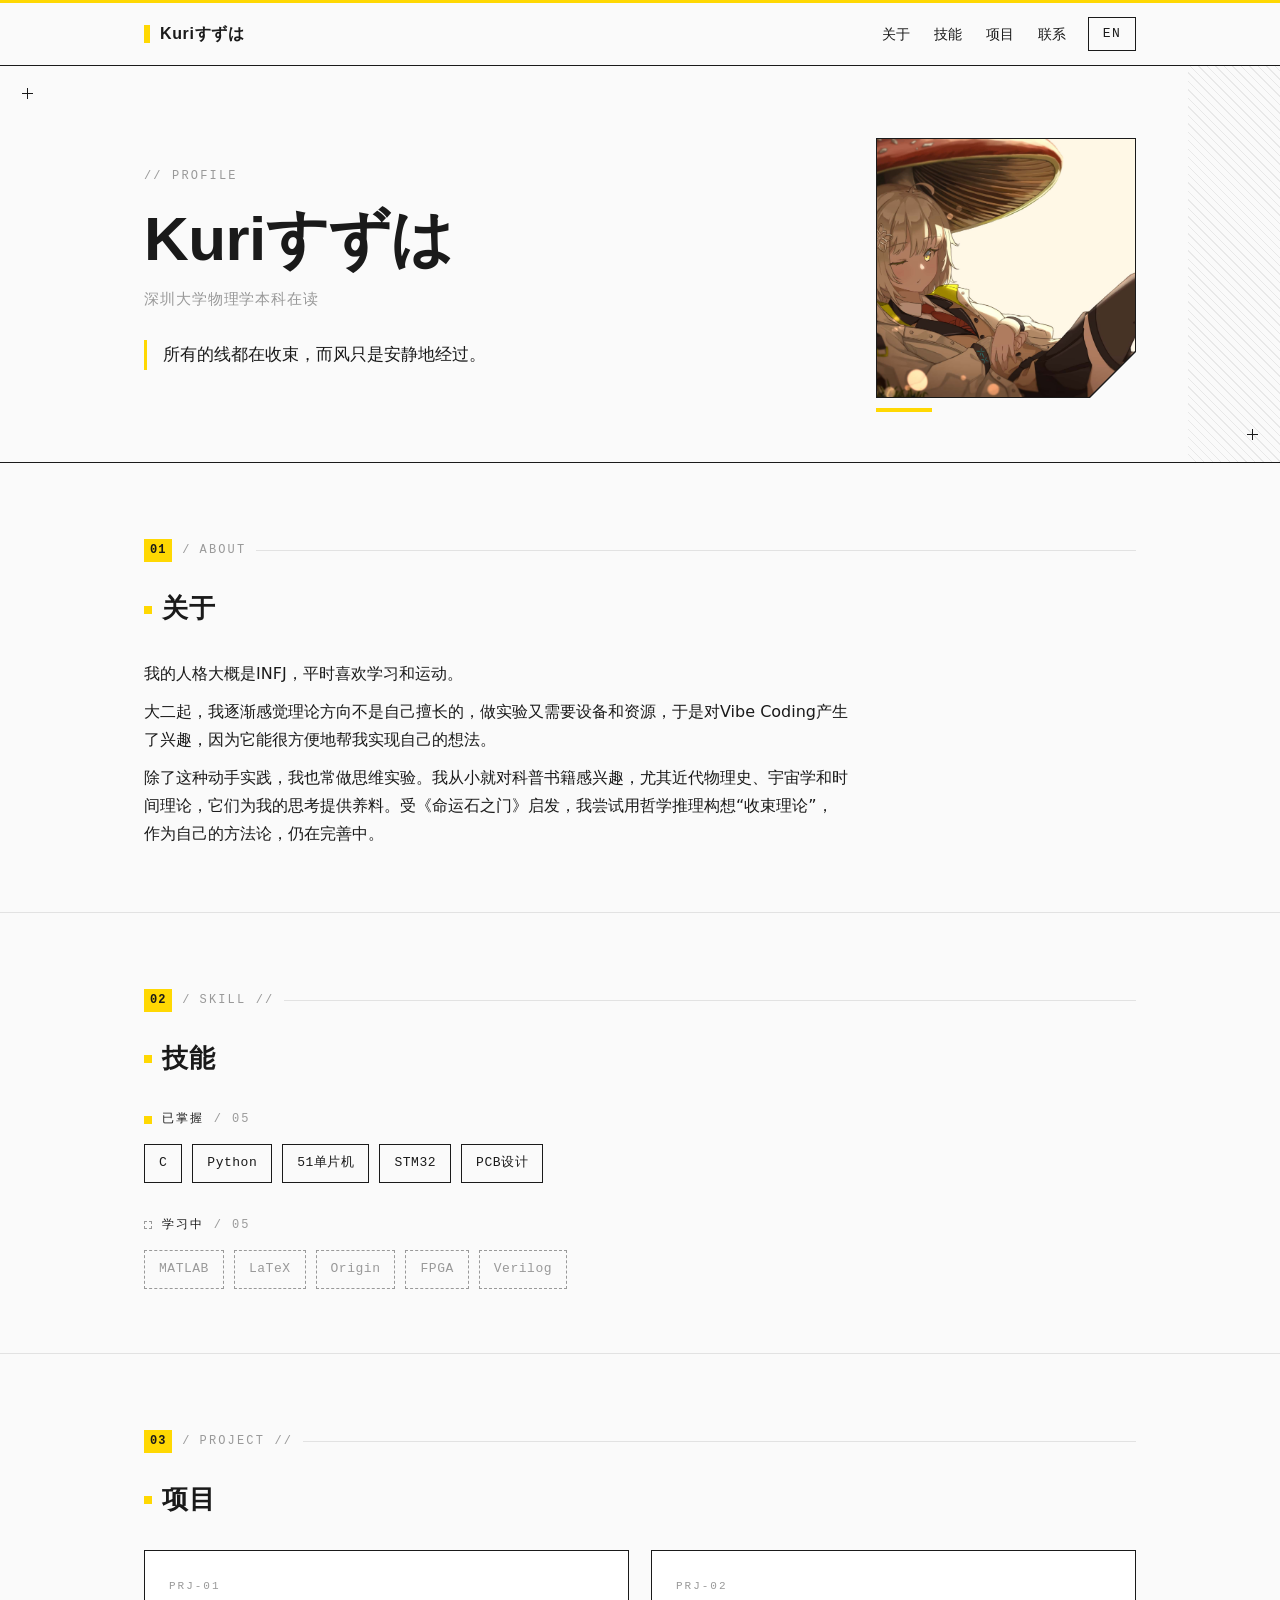
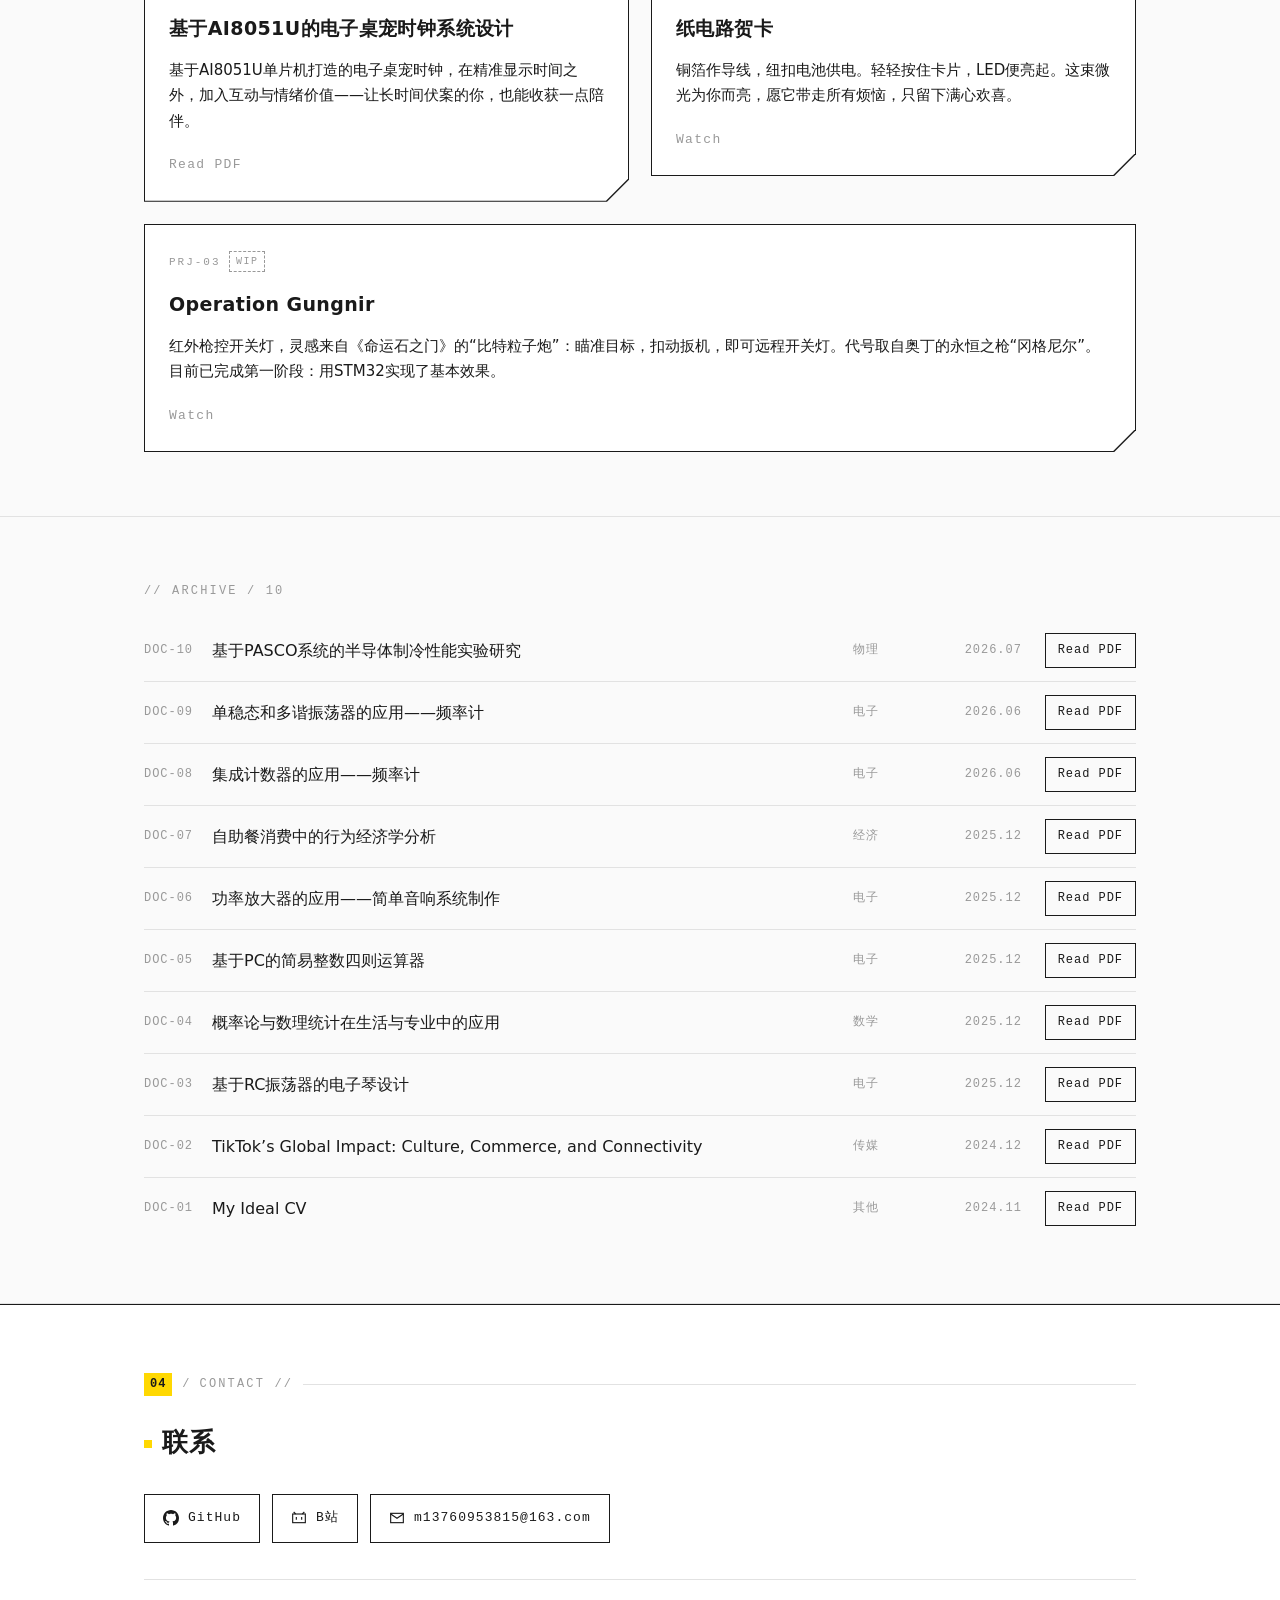
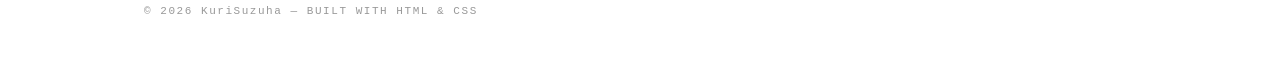
==== commit 1a707da7: "Polish copy: accurate titles/categories/descriptions with EN sync; move press state after hover bloc" ====
--- a/index.html
+++ b/index.html
@@ -147,8 +147,8 @@
         <article class="card-frame">
           <div class="card">
             <p class="card-idx">PRJ-02</p>
-            <h3 class="card-title">电路纸贺卡</h3>
-            <p class="card-desc">纸做的贺卡，翻开就亮。这盏灯为你点亮，愿它带走所有烦恼，只留下满心的欢喜。</p>
+            <h3 class="card-title">纸电路贺卡</h3>
+            <p class="card-desc">铜箔作导线，纽扣电池供电。轻轻按住卡片，LED便亮起。这束微光为你而亮，愿它带走所有烦恼，只留下满心欢喜。</p>
             <a class="card-link" href="https://www.bilibili.com/video/BV1mwgp6iEyU/" target="_blank" rel="noopener">Watch</a>
           </div>
         </article>
@@ -157,7 +157,7 @@
           <div class="card">
             <p class="card-idx">PRJ-03 <span class="wip-badge">WIP</span></p>
             <h3 class="card-title">Operation Gungnir</h3>
-            <p class="card-desc">红外枪控开关灯——用一把红外“枪”瞄准目标，灯随命中开关。灵感来自游戏中的能量武器，目前处于起步阶段，硬件与逻辑仍在迭代。</p>
+            <p class="card-desc">红外枪控开关灯，灵感来自《命运石之门》的“比特粒子炮”：瞄准目标，扣动扳机，即可远程开关灯。代号取自奥丁的永恒之枪“冈格尼尔”。目前已完成第一阶段：用STM32实现了基本效果。</p>
             <a class="card-link" href="https://www.bilibili.com/video/BV1PX826EEAM/" target="_blank" rel="noopener">Watch</a>
           </div>
         </article>
@@ -196,7 +196,7 @@
         <li class="archive-row">
           <span class="doc-id">DOC-07</span>
           <span class="doc-title">自助餐消费中的行为经济学分析</span>
-          <span class="doc-cat">经管</span>
+          <span class="doc-cat">经济</span>
           <span class="doc-date">2025.12</span>
           <a class="archive-link" href="pdf/buffet-behavioral-econ.pdf" target="_blank" rel="noopener"><span class="link-label">Read PDF</span></a>
         </li>
@@ -209,7 +209,7 @@
         </li>
         <li class="archive-row">
           <span class="doc-id">DOC-05</span>
-          <span class="doc-title">微机原理实验三：基于PC的简易整数四则运算器</span>
+          <span class="doc-title">基于PC的简易整数四则运算器</span>
           <span class="doc-cat">电子</span>
           <span class="doc-date">2025.12</span>
           <a class="archive-link" href="pdf/integer-calculator.pdf" target="_blank" rel="noopener"><span class="link-label">Read PDF</span></a>
@@ -230,14 +230,14 @@
         </li>
         <li class="archive-row">
           <span class="doc-id">DOC-02</span>
-          <span class="doc-title">TikTok’s Global Impact: Culture, Commerce, and Connectivity</span>
-          <span class="doc-cat">英文</span>
+          <span class="doc-title" lang="en">TikTok’s Global Impact: Culture, Commerce, and Connectivity</span>
+          <span class="doc-cat">传媒</span>
           <span class="doc-date">2024.12</span>
           <a class="archive-link" href="pdf/tiktok-global-impact.pdf" target="_blank" rel="noopener"><span class="link-label">Read PDF</span></a>
         </li>
         <li class="archive-row">
           <span class="doc-id">DOC-01</span>
-          <span class="doc-title">Ideal CV</span>
+          <span class="doc-title">My Ideal CV</span>
           <span class="doc-cat">其他</span>
           <span class="doc-date">2024.11</span>
           <a class="archive-link" href="pdf/ideal-cv.pdf" target="_blank" rel="noopener"><span class="link-label">Read PDF</span></a>
--- a/style.css
+++ b/style.css
@@ -509,16 +509,6 @@
   padding: 13px 0;
   transition: background 0.12s linear, color 0.12s linear;
 }
-/* press feedback: row inverts black on tap/press */
-.archive-row:active { background: var(--ink); color: #fff; }
-.archive-row:active .doc-id,
-.archive-row:active .doc-cat,
-.archive-row:active .doc-date { color: #CFCFCF; }
-.archive-row:active .archive-link {
-  background: var(--accent);
-  border-color: var(--ink);
-  color: var(--ink);
-}
 
 .doc-id {
   font-family: var(--font-mono);
@@ -527,6 +517,11 @@
   color: var(--gray);
 }
 .doc-title { min-width: 0; }
+/* English titles on the CN page: CJK fonts draw U+2019 full-width,
+   so hand them a Latin-first stack via :lang() */
+.doc-title:lang(en) {
+  font-family: "Segoe UI", system-ui, -apple-system, "Helvetica Neue", Arial, sans-serif;
+}
 .doc-cat,
 .doc-date {
   font-family: var(--font-mono);
@@ -578,6 +573,17 @@
   .archive-row:hover .archive-link { color: var(--accent); }
   .archive-row .archive-link:hover { color: var(--ink); }
 }
+/* press state sits after the hover block: when both states match,
+   the later one must win the cascade for readability */
+.archive-row:active { background: var(--ink); color: #fff; }
+.archive-row:active .doc-id,
+.archive-row:active .doc-cat,
+.archive-row:active .doc-date { color: #CFCFCF; }
+.archive-row:active .archive-link {
+  background: var(--accent);
+  border-color: var(--ink);
+  color: var(--ink);
+}
 
 /* reserved for future one-line annotations — NOT used in the current markup */
 .doc-note,
